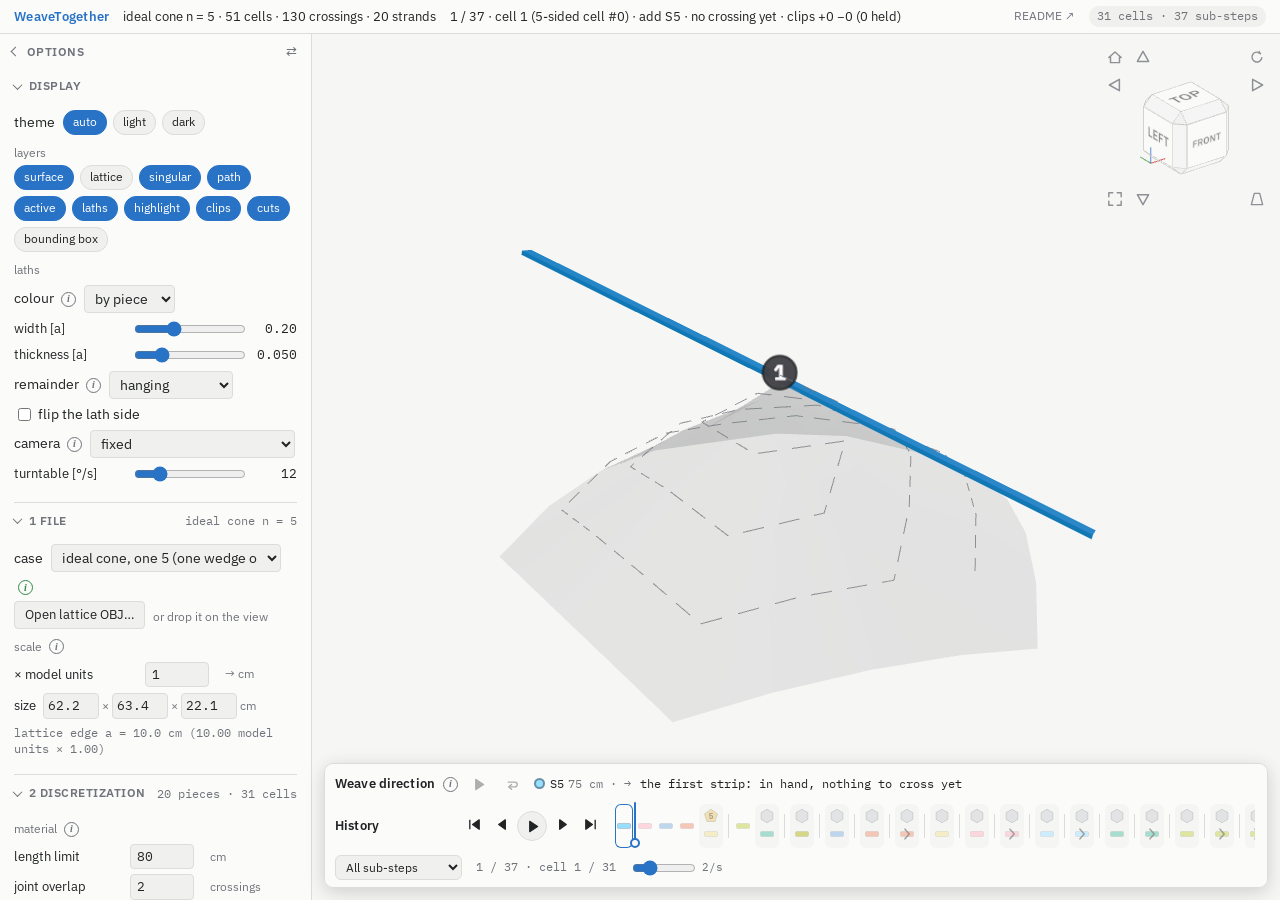
==== index.html @ 26224826 "WeaveTogether: first push of the weaving practice" ====
<!doctype html>
<html lang="en">
<head>
<meta charset="utf-8">
<meta name="viewport" content="width=device-width, initial-scale=1, viewport-fit=cover">
<title>WeaveTogether · weave a lattice cell by cell</title>
<link rel="stylesheet" href="https://fonts.googleapis.com/css2?family=IBM+Plex+Sans:wght@400;500;600&family=IBM+Plex+Mono:wght@400;500&display=swap">
<link rel="icon" href="data:image/svg+xml,%3Csvg xmlns='http://www.w3.org/2000/svg' viewBox='0 0 32 32'%3E%3Cpath d='M16 3 28 10v12L16 29 4 22V10z' fill='%23f6f6f5' stroke='%232973c7' stroke-width='2.5' stroke-linejoin='round'/%3E%3Ccircle cx='16' cy='16' r='4' fill='%232973c7'/%3E%3C/svg%3E">
<link rel="stylesheet" href="style.css">
<script type="importmap">
{ "imports": { "three": "./vendor/three.module.min.js",
               "three/addons/controls/OrbitControls.js": "./vendor/OrbitControls.js" } }
</script>
</head>
<body>
<div id="app">
  <header id="statusbar">
    <span class="brand">WeaveTogether</span>
    <span id="st-model" class="st">no lattice</span>
    <span id="st-step" class="st"></span>
    <span id="st-msg" class="st dim"></span>
    <a class="st link" href="README.html" target="_blank" rel="noopener" title="README — rules, key and open questions">README ↗</a>
    <span id="st-pill" class="st pill">…</span>
  </header>

  <!-- Options: one sidebar, resizable, docks left or right, folds to a tab -->
  <aside id="options" aria-label="Options">
    <div class="side-head" id="options-head">
      <button id="options-toggle" class="side-toggle" type="button" aria-expanded="true" title="show / hide the options"><span class="chev"></span><span class="t">Options</span></button>
      <button id="options-dock" class="nbtn" type="button" title="move the options to the other side of the view">⇄</button>
    </div>
    <div id="options-body" class="side-body">
    <details class="sec" id="sec-display" open>
      <summary><span class="chev"></span><h2>Display</h2><span class="sum" id="sum-display"></span></summary>
      <div class="body">
      <div class="row">
        <label>theme</label>
        <div class="chips inline" id="theme-chips">
          <button class="chip on" data-theme="auto">auto</button>
          <button class="chip" data-theme="light">light</button>
          <button class="chip" data-theme="dark">dark</button>
        </div>
      </div>
      <div class="subhead">layers</div>
      <div class="chips" id="chips">
        <button class="chip on" data-layer="surface" title="the lattice triangulation as a translucent surface: the target shape">surface</button>
        <button class="chip" data-layer="lattice" title="the lattice edges: every edge is a crossing">lattice</button>
        <button class="chip on" data-layer="cells" title="singular cells as discs with their number of sides — pale until the cell is closed">singular</button>
        <button class="chip on" data-layer="path" title="the path of the order: solid through the cells closed, dashed ahead, a hollow dot on every regular cell closed so far">path</button>
        <button class="chip on" data-layer="active" title="the cell of the current sub-step with its number">active</button>
        <button class="chip on" data-layer="laths">laths</button>
        <button class="chip on" data-layer="stroke" title="the notation of the sub-step on the strip: its path line, the part passed as a bar, the arrow at the current crossing; the dots of a lay">highlight</button>
        <button class="chip on" data-layer="clips" title="a ring on every crossing still held only by friction: a clip point">clips</button>
        <button class="chip on" data-layer="cuts" title="the joint lines between the pieces of a strand">cuts</button>
        <button class="chip" data-layer="bbox" title="the bounding box of the lattice with its three sizes in centimetres (File → scale)">bounding box</button>
      </div>
      <div class="subhead">laths</div>
      <div class="row">
        <label for="sel-lathcol">colour <button class="info" type="button" title="by piece: one hue of Paul Tol's light scheme per piece, the woven part in the light tint, the strips of the sub-step in the vivid band of the same hue. by family: TryTriWeave's three strand families.">i</button></label>
        <select id="sel-lathcol"><option value="piece">by piece</option><option value="family">by family</option></select>
      </div>
      <div class="row slider">
        <label for="sl-lathw">width [a]</label>
        <input type="range" id="sl-lathw" min="0.05" max="0.5" step="0.01" value="0.2">
        <output id="out-lathw" class="mono">0.20</output>
      </div>
      <div class="row slider">
        <label for="sl-latht">thickness [a]</label>
        <input type="range" id="sl-latht" min="0.01" max="0.2" step="0.005" value="0.05">
        <output id="out-latht" class="mono">0.050</output>
      </div>
      <div class="row">
        <label for="sel-deactive">remainder <button class="info" type="button" title="The part of a strip in hand that is not woven yet. hanging: straight on from its outermost crossing, along the material's own tangent, as long as what is left. on the surface: along its future path. hidden: not drawn.">i</button></label>
        <select id="sel-deactive"><option value="hanging">hanging</option><option value="surface">on the surface</option><option value="hidden">hidden</option></select>
      </div>
      <div class="row toggles">
        <label class="check"><input type="checkbox" id="ck-flip"> flip the lath side</label>
      </div>
      <div class="row">
        <label for="sel-follow">camera <button class="info" type="button" title="How the view follows the cell being built. pan: the view slides to the cell, direction and distance stay. align: the view turns so that the strip closing the cell runs along the screen's X axis and the cell's normal is the screen's up — stable within a cell, moving only between cells; you can still orbit. Smooth, slower for longer moves.">i</button></label>
        <select id="sel-follow"><option value="off">fixed</option><option value="pan">follows: pan</option><option value="align">follows: align with the strip</option></select>
      </div>
      <div class="row slider">
        <label for="sl-turn">turntable [°/s]</label>
        <input type="range" id="sl-turn" min="1" max="60" step="1" value="12">
        <output id="out-turn" class="mono">12</output>
      </div>
      </div>
    </details>

    <details class="sec" id="sec-file" open>
      <summary><span class="chev"></span><h2>1 File</h2><span class="sum" id="sum-file"></span></summary>
      <div class="body">
      <div class="row">
        <label for="sel-case">case</label>
        <select id="sel-case"></select>
        <button class="info stat" id="i-lattice" type="button" data-src="ro-lattice">i</button>
      </div>
      <div class="row">
        <label class="btn file" title="a lattice OBJ exported from TryTriWeave (Export lattice), or any triangulated OBJ whose vertices are the cells"><input type="file" id="file-obj" accept=".obj" hidden>Open lattice OBJ…</label>
        <span class="hint">or drop it on the view</span>
      </div>
      <div class="subhead">scale <button class="info" type="button" title="The size of the object: × scales the file's units to centimetres (× 1 reads them as centimetres); or type one size of the bounding box in centimetres and the object is scaled to it. The lattice edge a (one side of a cell) follows, and with it the strip lengths and the pieces. The box itself is a layer (Display → bounding box).">i</button></div>
      <div class="nums">
        <label for="nb-scale">× model units</label><input type="number" id="nb-scale" class="num sm" min="0.001" step="0.1" value="1"><span class="unit">→ cm</span>
      </div>
      <div class="row dims">
        <label>size</label>
        <input type="number" id="nb-w" class="num xs" min="0" step="1" title="width (x)"><span class="unit">×</span>
        <input type="number" id="nb-d" class="num xs" min="0" step="1" title="depth (y)"><span class="unit">×</span>
        <input type="number" id="nb-h" class="num xs" min="0" step="1" title="height (z)"><span class="unit">cm</span>
      </div>
      <div class="readout" id="ro-scale">—</div>
      </div>
    </details>

    <details class="sec" id="sec-disc" open>
      <summary><span class="chev"></span><h2>2 Discretization</h2><span class="sum" id="sum-disc"></span></summary>
      <div class="body">
      <div class="subhead">material <button class="info" type="button" title="The length limit is the longest strip the material gives (0 = never cut), in centimetres at the scale set in File. Consecutive pieces of a strand overlap by this many crossings (the joint). from the start: full-length pieces from the first-woven crossing, the remainder last; even: equal pieces. A strip holds itself by friction once it has been woven through this many crossings; until both strips of a crossing hold, the crossing is a clip point.">i</button></div>
      <div class="nums">
        <label for="nb-len">length limit</label><input type="number" id="nb-len" class="num sm" min="0" step="10" value="80"><span class="unit">cm</span>
        <label for="nb-overlap">joint overlap</label><input type="number" id="nb-overlap" class="num sm" min="0" max="4" step="1" value="2"><span class="unit">crossings</span>
        <label for="nb-hold">holds after</label><input type="number" id="nb-hold" class="num sm" min="1" max="8" step="1" value="4"><span class="unit">crossings</span>
      </div>
      <div class="row">
        <label>pieces</label>
        <div class="chips inline" id="dist-chips"><button class="chip on" data-dist="start">from the start</button><button class="chip" data-dist="even">even</button></div>
      </div>
      <div class="subhead">order</div>
      <div class="row">
        <label for="sel-start">start <button class="info" type="button" title="Where the weaving begins. most reachable: the cell from which half of the singular cells are nearest (a cone starts at its singularity, a capped cylinder at the centre of a cap). centre: the smallest sum of distances to every singular cell. from flat: the regular cell farthest from any singularity. from the rim: the lowest cell of the boundary (a tube starts at its bottom ring). Or pick a cell on the surface (Pick start, or Shift-click).">i</button></label>
        <select id="sel-start"><option value="half">most reachable</option><option value="centre">centre of the singularities</option><option value="flat">from flat</option><option value="rim">from the rim (lowest cell)</option><option value="pick">picked on the surface</option></select>
        <button id="btn-pick" class="btn sm" type="button">Pick start…</button>
      </div>
      <div class="row">
        <label for="sel-order">order <button class="info" type="button" title="spiral: rings from the start; inside a ring stay beside the last cell and close the cell with the most crossings already made. along the strips: follow one strip cell by cell along its crossings (the row it runs through), one way then the other; when it is exhausted take the next strip introduced so far (closed strands first, then the longest), and when none is left the nearest cell of the front — the marching direction. fewest new strips: the spiral, but a cell whose sides are strips already in hand comes first. singular to singular: grow the woven patch toward the singular cells one after another along a nearest-neighbour tour, then finish in rings. A cell whose crossings were all made by its neighbours is left out of the tour.">i</button></label>
        <select id="sel-order"><option value="spiral">spiral</option><option value="strand">along the strips</option><option value="strips">fewest new strips</option><option value="singular">singular to singular</option></select>
      </div>
      <div class="readout" id="ro-plan">—</div>
      </div>
    </details>
    </div>
    <div id="tip-sources" hidden>
      <div class="readout" id="ro-lattice">—</div>
    </div>
    <div id="options-resize" class="resizer" role="separator" aria-orientation="vertical" aria-label="resize the options" tabindex="0" title="drag to resize the options (double-click: default width)"></div>
  </aside>

  <main id="viewport">
    <canvas id="gl"></canvas>
    <div id="nav" aria-label="view navigation">
      <button class="nb" id="nav-home" title="Home view (H)"><svg viewBox="0 0 16 16"><path d="M2.5 8.5 8 3.5l5.5 5M4 7.3V13h8V7.3" fill="none" stroke="currentColor" stroke-width="1.3" stroke-linejoin="round" stroke-linecap="round"/></svg></button>
      <button class="nb arrow" id="nav-up" title="Roll the model up 90°"><svg viewBox="0 0 16 16"><path d="M8 3.5 12.5 11.5h-9z" fill="none" stroke="currentColor" stroke-width="1.2" stroke-linejoin="round"/></svg></button>
      <button class="nb" id="nav-turn" title="Turntable (T)"><svg viewBox="0 0 16 16"><path d="M12.3 8.6A4.4 4.4 0 1 1 11.1 5" fill="none" stroke="currentColor" stroke-width="1.3" stroke-linecap="round"/><path d="M11.4 5.2 8.3 4.6l1.7-2.3z" fill="currentColor"/></svg></button>
      <button class="nb arrow" id="nav-left" title="Roll the model left 90°"><svg viewBox="0 0 16 16"><path d="M3.5 8 11.5 3.5v9z" fill="none" stroke="currentColor" stroke-width="1.2" stroke-linejoin="round"/></svg></button>
      <canvas id="navcube" width="112" height="112"></canvas>
      <button class="nb arrow" id="nav-right" title="Roll the model right 90°"><svg viewBox="0 0 16 16"><path d="M12.5 8 4.5 3.5v9z" fill="none" stroke="currentColor" stroke-width="1.2" stroke-linejoin="round"/></svg></button>
      <button class="nb" id="nav-fit" title="Fit (F)"><svg viewBox="0 0 16 16"><path d="M2.5 6V2.5H6M10 2.5h3.5V6M13.5 10v3.5H10M6 13.5H2.5V10" fill="none" stroke="currentColor" stroke-width="1.3" stroke-linejoin="round" stroke-linecap="round"/></svg></button>
      <button class="nb arrow" id="nav-down" title="Roll the model down 90°"><svg viewBox="0 0 16 16"><path d="M8 12.5 3.5 4.5h9z" fill="none" stroke="currentColor" stroke-width="1.2" stroke-linejoin="round"/></svg></button>
      <button class="nb" id="nav-proj" title="Perspective — click for orthographic (P)"><svg viewBox="0 0 16 16" class="ic-persp"><path d="M3 13 5.6 3h4.8L13 13z" fill="none" stroke="currentColor" stroke-width="1.2" stroke-linejoin="round"/></svg><svg viewBox="0 0 16 16" class="ic-ortho" hidden><path d="M3.5 3.5h9v9h-9z" fill="none" stroke="currentColor" stroke-width="1.2" stroke-linejoin="round"/></svg></button>
    </div>
    <div id="pickhint" hidden>click a cell to start there · Esc cancels</div>
    <div id="drop" hidden>drop a lattice OBJ</div>

    <!-- History: the play bar — the weaving direction and the over / under sequence of the sub-step above the chips -->
    <div id="history" aria-label="History">
      <div class="hrow dir">
        <span class="hlabel">Weave direction <button class="info" type="button" title="The crossings of this sub-step in the order they are made: first the crossings between strips already in hand at this cell (S10 under S1 — the latest strip, then the one it crosses), then the strip's own crossings over and under the strips in hand, toward the crossing it makes next (the arrow on the strip); ⮌ reverses it. The tags sit on the strip: the bar is the part already threaded, the arrow stands before the current crossing. ▶ plays the crossings one by one. A tag with a ring is a clip point (held by friction only).">i</button></span>
        <button class="hb" id="d-play" title="play the crossings of this strip (⇧space)"><svg viewBox="0 0 16 16" class="ic-play"><path d="M5 2.5v11L13.5 8z" fill="currentColor" stroke="currentColor" stroke-width="1.2" stroke-linejoin="round"/></svg><svg viewBox="0 0 16 16" class="ic-pause" hidden><path d="M3.8 3h3.2v10H3.8zM9 3h3.2v10H9z" fill="currentColor"/></svg></button>
        <button class="hb" id="d-rev" title="reverse the weaving direction of this strip (R)"><svg viewBox="0 0 16 16"><path d="M3.5 5.5h7a2.5 2.5 0 0 1 0 5H5" fill="none" stroke="currentColor" stroke-width="1.5" stroke-linecap="round"/><path d="M7 8 4 10.5 7 13" fill="none" stroke="currentColor" stroke-width="1.5" stroke-linecap="round" stroke-linejoin="round"/></svg></button>
        <div class="dseq" id="d-seq"></div>
      </div>
      <div class="hrow hist">
        <span class="hlabel">History</span>
        <div class="hbtns">
          <button class="hb" id="h-first" title="first sub-step (Home)"><svg viewBox="0 0 16 16"><path d="M3 3v10M13 3 6 8l7 5z" fill="currentColor" stroke="currentColor" stroke-width="1.4" stroke-linejoin="round"/></svg></button>
          <button class="hb" id="h-prev" title="previous sub-step (←)"><svg viewBox="0 0 16 16"><path d="M11 3 4 8l7 5z" fill="currentColor" stroke="currentColor" stroke-width="1.4" stroke-linejoin="round"/></svg></button>
          <button class="hb play" id="h-play" title="play (space)"><svg viewBox="0 0 16 16" class="ic-play"><path d="M5 2.5v11L13.5 8z" fill="currentColor" stroke="currentColor" stroke-width="1.2" stroke-linejoin="round"/></svg><svg viewBox="0 0 16 16" class="ic-pause" hidden><path d="M3.8 3h3.2v10H3.8zM9 3h3.2v10H9z" fill="currentColor"/></svg></button>
          <button class="hb" id="h-next" title="next sub-step (→)"><svg viewBox="0 0 16 16"><path d="M5 3 12 8l-7 5z" fill="currentColor" stroke="currentColor" stroke-width="1.4" stroke-linejoin="round"/></svg></button>
          <button class="hb" id="h-last" title="last sub-step (End)"><svg viewBox="0 0 16 16"><path d="M13 3v10M3 3l7 5-7 5z" fill="currentColor" stroke="currentColor" stroke-width="1.4" stroke-linejoin="round"/></svg></button>
        </div>
        <div class="htrack" id="h-track"><div class="hicons" id="h-icons"></div><div id="h-marker" class="hmarker" title="the history marker: drag it to roll the weave back or forward" hidden><span class="line"></span><span class="dot"></span></div></div>
      </div>
      <div class="hside">
        <select id="h-filter" title="which sub-steps the arrows (with Shift) and the play stop at"><option value="all">All sub-steps</option><option value="cells">Cells closed</option><option value="singular">Singular cells</option><option value="newstrip">New strips</option><option value="cross">⋈ cells under six</option></select>
        <span class="hread mono" id="h-read">—</span>
        <label class="hspeed" title="sub-steps (or crossings) per second while playing">
          <input type="range" id="h-speed" min="0.5" max="8" step="0.5" value="2"><span class="mono" id="h-speed-out">2/s</span>
        </label>
      </div>
    </div>
  </main>
</div>

<div id="modal" hidden>
  <div class="modal-card">
    <div class="modal-head"><span id="modal-title">Export</span><button id="modal-close" class="btn">Close</button></div>
    <p class="hint" id="modal-hint"></p>
    <textarea id="modal-text" spellcheck="false"></textarea>
    <div class="row buttons"><button id="modal-copy" class="btn primary">Copy</button><a id="modal-download" class="btn" download="plan.json">Download</a></div>
  </div>
</div>
<div id="tipcard" hidden></div>
<script type="module" src="js/app.js"></script>
</body>
</html>
---- style.css ----
/* Singular Path — the TryTriWeave / WeaveSim idiom: pale warm-grey canvas, flat panels, one blue accent; dark variant
   mirrored. Layout: status bar / one Options sidebar (Display, 1 File, 2 Discretization; resizable, docks left or right,
   folds to a tab) / the 3-D view with the floating step card, the navigation cube and the History bar. One column on
   a phone. */
:root {
  --canvas: #f6f6f5; --panel: #fbfbfa; --panel-2: #f0f0ee; --border: #dcdcd9; --fg: #212324; --dim: #70737a;
  --accent: #2973c7; --accent-2: #1f619f; --warn: #c26a1c; --ok: #2f8a4a; --bad: #b8323a; --mesh: #e0e0de; --mesh-edge: #b8b8b5; --knot: #404045;
  --fam-a: #004488; --fam-b: #DDAA33; --fam-c: #BB5566; --scheme: light;
  --font-ui: "IBM Plex Sans", "Helvetica Neue", Arial, sans-serif; --font-mono: "IBM Plex Mono", "SF Mono", Menlo, Consolas, monospace;
  --options-w: 312px; --top-h: 34px; --dome: #c0533a; --saddle: #2f6fb3; color-scheme: light;
}
@media (prefers-color-scheme: dark) { :root:not([data-theme="light"]) {
  --canvas: #1d1f22; --panel: #26282c; --panel-2: #2e3135; --border: #3a3d42; --fg: #e4e5e3; --dim: #9a9ea6;
  --accent: #6aa6e8; --accent-2: #8bbcf0; --warn: #e3924a; --ok: #6cc083; --bad: #e8737a; --mesh: #4a4c4f; --mesh-edge: #6a6c70; --knot: #d8d8dc;
  --fam-a: #4f86c6; --fam-b: #e6bb55; --fam-c: #d07a8a; --dome: #e8907a; --saddle: #86b5ec; --scheme: dark; color-scheme: dark; } }
:root[data-theme="dark"] {
  --canvas: #1d1f22; --panel: #26282c; --panel-2: #2e3135; --border: #3a3d42; --fg: #e4e5e3; --dim: #9a9ea6;
  --accent: #6aa6e8; --accent-2: #8bbcf0; --warn: #e3924a; --ok: #6cc083; --bad: #e8737a; --mesh: #4a4c4f; --mesh-edge: #6a6c70; --knot: #d8d8dc;
  --fam-a: #4f86c6; --fam-b: #e6bb55; --fam-c: #d07a8a; --dome: #e8907a; --saddle: #86b5ec; --scheme: dark; color-scheme: dark; }

html, body { height: 100%; margin: 0; }
body { background: var(--canvas); color: var(--fg); font: 13.5px/1.4 var(--font-ui); overflow: hidden; }
* { box-sizing: border-box; }
[hidden] { display: none !important; }
h2 { font-size: 12px; font-weight: 600; letter-spacing: 0.04em; text-transform: uppercase; color: var(--dim); margin: 0 0 8px; }
.mono, output, .num, .readout { font-family: var(--font-mono); font-variant-numeric: tabular-nums; }

#app { --options-cur: var(--options-open-w, var(--options-w)); display: grid; height: 100%; grid-template-rows: var(--top-h) minmax(0, 1fr);
  grid-template-columns: var(--options-cur) minmax(0, 1fr); grid-template-areas: "status status" "options view"; }
#app.options-right { grid-template-columns: minmax(0, 1fr) var(--options-cur); grid-template-areas: "status status" "view options"; }
#app.options-closed { --options-cur: 30px; }

#statusbar { grid-area: status; display: flex; align-items: center; gap: 14px; padding: 0 14px; background: var(--panel); border-bottom: 1px solid var(--border);
  white-space: nowrap; overflow: hidden; font-size: 12.5px; }
#statusbar .brand { color: var(--accent); font-weight: 600; letter-spacing: 0.02em; }
#statusbar .st { overflow: hidden; text-overflow: ellipsis; }
#statusbar .dim { color: var(--dim); flex: 1; }
#statusbar .link { color: var(--dim); text-decoration: none; font-size: 12px; } #statusbar .link:hover { color: var(--accent); }
#statusbar .pill { padding: 2px 8px; border-radius: 10px; background: var(--panel-2); color: var(--dim); font-family: var(--font-mono); font-size: 11.5px; }

/* the Options sidebar */
#options { grid-area: options; position: relative; display: flex; flex-direction: column; overflow: hidden; background: var(--panel); border-right: 1px solid var(--border); min-height: 0; min-width: 0; }
#app.options-right #options { border-right: 0; border-left: 1px solid var(--border); }
#options-body { flex: 1 1 auto; overflow-y: auto; min-height: 0; padding: 0 14px 24px; }
.side-head { flex: none; display: flex; align-items: center; }
.side-toggle { flex: 1; display: flex; align-items: center; gap: 8px; padding: 10px 12px 9px; background: none; border: 0; cursor: pointer; color: var(--dim);
  font: 600 12px var(--font-ui); letter-spacing: 0.04em; text-transform: uppercase; text-align: left; }
.side-toggle:hover { color: var(--fg); }
.side-toggle .chev { width: 7px; height: 7px; border-right: 1.5px solid currentColor; border-bottom: 1.5px solid currentColor; transform: rotate(135deg); transition: transform 0.15s; flex: none; }
#app.options-right #options-toggle .chev { transform: rotate(-45deg); }
#app.options-closed #options-toggle .chev { transform: rotate(-45deg); }
#app.options-closed.options-right #options-toggle .chev { transform: rotate(135deg); }
#app.options-closed #options-body, #app.options-closed #options-dock, #app.options-closed #options-resize { display: none; }
#app.options-closed #options-head { flex-direction: column; height: 100%; }
#app.options-closed #options-toggle { flex: 0 0 auto; flex-direction: column; padding: 10px 0; justify-content: flex-start; }
#app.options-closed #options-toggle .t { writing-mode: vertical-rl; transform: rotate(180deg); }
.resizer { position: absolute; top: 0; bottom: 0; right: -3px; width: 7px; cursor: col-resize; z-index: 4; touch-action: none; }
#app.options-right #options-resize { right: auto; left: -3px; }
.resizer:hover, .resizer.drag { background: color-mix(in srgb, var(--accent) 35%, transparent); }
.nbtn { border: 0; background: none; color: var(--dim); cursor: pointer; font-size: 13px; padding: 4px 10px; margin-right: 4px; border-radius: 4px; }
.nbtn:hover { color: var(--fg); background: var(--panel-2); }

details.sec { border-bottom: 1px solid var(--border); }
details.sec:last-child { border-bottom: 0; }
details.sec > summary { list-style: none; display: flex; align-items: center; gap: 8px; padding: 10px 0 9px; cursor: pointer; user-select: none; min-width: 0; }
details.sec > summary::-webkit-details-marker { display: none; }
details.sec > summary h2 { margin: 0; flex: 0 0 auto; }
details.sec > summary:hover h2 { color: var(--fg); }
details.sec > summary .chev { width: 7px; height: 7px; border-right: 1.5px solid var(--dim); border-bottom: 1.5px solid var(--dim); transform: rotate(-45deg) translate(-1px, 1px); transition: transform 0.15s; flex: 0 0 auto; }
details.sec[open] > summary .chev { transform: rotate(45deg) translate(-1px, -1px); }
details.sec > summary .sum { margin-left: auto; font-family: var(--font-mono); font-size: 11.5px; color: var(--dim); white-space: nowrap; overflow: hidden; text-overflow: ellipsis; min-width: 0; max-width: 62%; text-align: right; }
details.sec > .body { padding: 0 0 12px; }
.row { display: flex; align-items: center; gap: 8px; flex-wrap: wrap; margin: 6px 0; min-width: 0; }
.row label { color: var(--fg); min-width: 0; }
.row.slider { flex-wrap: nowrap; }
.row.slider label { width: 110px; flex: 0 0 110px; font-size: 12.5px; }
.row.slider input[type=range] { flex: 1 1 auto; min-width: 60px; accent-color: var(--accent); }
.row.slider output { width: 48px; text-align: right; font-size: 12.5px; }
.row.buttons { gap: 6px; }
.nums { display: grid; grid-template-columns: auto 72px auto; align-items: center; gap: 5px 8px; margin: 6px 0; }
.nums label { font-size: 12.5px; }
.nums .unit { color: var(--dim); font-size: 11.5px; }
.row.toggles { flex-direction: column; align-items: flex-start; gap: 4px; }
.row.dims { flex-wrap: nowrap; gap: 3px; } .row.dims label { margin-right: 4px; font-size: 12.5px; } .row.dims .unit { color: var(--dim); font-size: 11.5px; }
select, .num, textarea { font: inherit; color: var(--fg); background: var(--panel-2); border: 1px solid var(--border); border-radius: 4px; padding: 3px 6px; }
select { max-width: 230px; min-width: 0; }
.num { width: 78px; font-family: var(--font-mono); font-size: 12.5px; }
.num.sm { width: 64px; } .num.xs { width: 56px; padding-left: 4px; padding-right: 2px; }
.btn { font: inherit; font-size: 12.5px; color: var(--fg); background: var(--panel-2); border: 1px solid var(--border); border-radius: 4px; padding: 4px 10px; cursor: pointer; text-decoration: none; display: inline-block; }
.btn:hover { border-color: var(--accent); }
.btn:focus-visible, .chip:focus-visible, input:focus-visible, select:focus-visible { outline: 2px solid var(--accent); outline-offset: 1px; }
.btn.primary { background: var(--accent); border-color: var(--accent); color: #fff; }
.btn.file { position: relative; }
.btn.sm { padding: 2px 8px; font-size: 12px; }
.btn.on { border-color: var(--accent); color: var(--accent); }
.hint { color: var(--dim); font-size: 12px; margin: 4px 0 0; }
.readout { color: var(--dim); font-size: 12px; margin: 4px 0; white-space: pre-wrap; word-break: break-word; }
.readout .ok { color: var(--ok); } .readout .warn { color: var(--warn); } .readout .bad { color: var(--bad); } .readout .acc { color: var(--accent); }
.check { display: inline-flex; align-items: center; gap: 4px; }
.check input { accent-color: var(--accent); }
.chips { display: flex; flex-wrap: wrap; gap: 6px; margin: 4px 0 8px; }
.chip { font: inherit; font-size: 12px; padding: 3px 9px; border-radius: 12px; border: 1px solid var(--border); background: var(--panel-2); color: var(--fg); cursor: pointer; }
.chip.on { background: var(--accent); border-color: var(--accent); color: #fff; }
.chips.inline { margin: 0; }
.sw { display: inline-block; width: 10px; height: 10px; border-radius: 50%; margin-right: 5px; vertical-align: -1px; border: 2px solid rgba(0,0,0,0.35); }
.info { display: inline-grid; place-items: center; width: 15px; height: 15px; margin-left: 4px; padding: 0; border-radius: 50%; border: 1px solid var(--dim);
  background: transparent; color: var(--dim); font: italic 600 10px/1 Georgia, "Times New Roman", serif; cursor: help; vertical-align: 1px; }
.info:hover, .info:focus-visible { color: var(--accent); border-color: var(--accent); }
.info.stat { border-width: 1.5px; }
.info.stat[data-stage="ok"] { color: var(--ok); border-color: var(--ok); }
.info.stat[data-stage="warn"] { color: var(--warn); border-color: var(--warn); }
#tipcard { position: fixed; z-index: 20; max-width: 380px; padding: 10px 12px 9px; background: var(--panel); color: var(--fg); border: 1px solid var(--border);
  border-radius: 8px; box-shadow: 0 6px 24px rgba(0,0,0,0.14); font-size: 12.5px; line-height: 1.45; pointer-events: none; }
#tipcard .readout { color: var(--fg); margin: 0; font-size: 11.5px; }
#tipcard p { margin: 0; }
.subhead { font-size: 12px; color: var(--dim); margin: 10px 0 2px; }
#gl.arm { cursor: crosshair; }

#viewport { grid-area: view; position: relative; min-width: 0; min-height: 0; }
#gl { display: block; width: 100%; height: 100%; touch-action: none; }
#drop { position: absolute; inset: 12px; border: 2px dashed var(--accent); border-radius: 8px; display: flex; align-items: center; justify-content: center; color: var(--accent); background: color-mix(in srgb, var(--canvas) 70%, transparent); font-size: 16px; pointer-events: none; z-index: 5; }
#pickhint { position: absolute; top: 12px; left: 50%; transform: translateX(-50%); padding: 5px 12px; border-radius: 14px; background: var(--accent); color: #fff; font-size: 12.5px; z-index: 4; pointer-events: none; }

#nav { position: absolute; top: 10px; right: 10px; display: grid; grid-template-columns: 26px 112px 26px; grid-template-rows: 26px 112px 26px; gap: 2px; opacity: 0.78; transition: opacity 0.15s; z-index: 3; }
#nav:hover, #nav:focus-within { opacity: 1; }
#navcube { display: block; width: 112px; height: 112px; touch-action: none; cursor: grab; }
#nav .nb { width: 26px; height: 26px; padding: 0; margin: 0; border: 0; border-radius: 6px; background: transparent; color: var(--dim); cursor: pointer; display: grid; place-items: center; }
#nav .nb svg { width: 18px; height: 18px; display: block; }
#nav .nb.arrow svg { width: 20px; height: 20px; }
#nav .nb:hover { color: var(--fg); background: color-mix(in srgb, var(--panel-2) 80%, transparent); }
#nav .nb.on { color: var(--accent); }
#nav .nb.on svg { animation: nav-spin 4s linear infinite; }
@keyframes nav-spin { to { transform: rotate(360deg); } }

/* the History bar: a strip over the bottom of the view, in the page's own colours — two rows (the weave direction with
   the over / under sequence, the history with the chips) and a side column (filter, readout, speed, curvature); it folds
   to three rows when narrow, as Ji's historybar-06 / 07 sketches */
#history { position: absolute; left: 12px; right: 12px; bottom: 12px; display: grid; grid-template-columns: minmax(0, 1fr) auto; grid-template-areas: "dir side" "hist side"; column-gap: 14px; row-gap: 4px; align-items: center; padding: 7px 12px 7px 10px;
  background: color-mix(in srgb, var(--panel) 94%, transparent); color: var(--fg); border: 1px solid var(--border); border-radius: 9px; box-shadow: 0 4px 18px rgba(0,0,0,0.16); z-index: 4; font-size: 12.5px; backdrop-filter: blur(6px); }
#history.narrow { grid-template-columns: minmax(0, 1fr); grid-template-areas: "dir" "hist" "side"; }
#history .hrow { display: flex; align-items: center; gap: 8px; min-width: 0; }
#history .hrow.dir { grid-area: dir; }
#history .hrow.hist { grid-area: hist; }
#history .hlabel { flex: 0 0 118px; font-weight: 600; letter-spacing: 0.01em; white-space: nowrap; display: inline-flex; align-items: center; gap: 4px; }
#history .hbtns { flex: 0 0 auto; display: flex; gap: 2px; }
#history .hb { width: 26px; height: 26px; border: 0; border-radius: 5px; background: transparent; color: var(--fg); cursor: pointer; display: grid; place-items: center; padding: 0; flex: 0 0 auto; }
#history .hb svg { width: 15px; height: 15px; }
#history .hb:hover { background: var(--panel-2); }
#history .hb:disabled { opacity: 0.35; cursor: default; background: transparent; }
#history .hb.play { width: 30px; height: 30px; border-radius: 50%; border: 1px solid var(--border); background: var(--panel-2); }
#history .hb.play:hover { border-color: var(--accent); color: var(--accent); }
#history .hb.play.on, #history .hb#d-play.on { background: var(--accent); border-color: var(--accent); color: #fff; }
/* the sequence: arrow tags, one per crossing, in the strip's direction */
#history .dseq { flex: 1 1 auto; min-width: 0; display: flex; align-items: center; gap: 5px; overflow-x: auto; scrollbar-width: none; padding: 2px 0; }
#history .dseq::-webkit-scrollbar { display: none; }
#history .dlabel { flex: 0 0 auto; display: inline-flex; align-items: center; gap: 4px; font-family: var(--font-mono); font-size: 12px; margin-right: 4px; white-space: nowrap; }
#history .dlabel .dim { color: var(--dim); }
#history .dlabel .sw { width: 11px; height: 11px; margin-right: 1px; }
#history .tag { flex: 0 0 auto; position: relative; font: 500 12px var(--font-ui); color: var(--fg); background: var(--panel-2); border: 0; padding: 3px 18px 3px 10px; cursor: pointer; white-space: nowrap;
  clip-path: polygon(0 0, calc(100% - 9px) 0, 100% 50%, calc(100% - 9px) 100%, 0 100%); }
#history .tag.made { color: var(--dim); }
#history .tag.todo { opacity: 0.5; }
#history .tag.cur { background: var(--accent); color: #fff; opacity: 1; }
#history .tag.clip::after { content: ""; position: absolute; right: 7px; top: 50%; width: 6px; height: 6px; margin-top: -4px; border: 1.5px solid var(--warn); border-radius: 50%; }
#history .tag.cur.clip::after { border-color: #fff; }
#history .tag.rel { text-decoration: underline dotted var(--ok); text-underline-offset: 3px; }
#history .tag .sw { width: 9px; height: 9px; margin-right: 3px; border-width: 1.5px; vertical-align: -1px; }

/* the chips */
#history .htrack { position: relative; flex: 1 1 auto; min-width: 60px; height: 50px; overflow-x: auto; overflow-y: hidden; scrollbar-width: thin; scrollbar-color: var(--border) transparent; }
#history .hicons { display: flex; align-items: center; gap: 3px; height: 50px; padding: 3px 14px 3px 4px; width: max-content; }
#history .hs { position: relative; flex: 0 0 auto; width: 24px; height: 44px; padding: 3px 0 0; border: 0; border-radius: 6px; background: var(--panel-2); cursor: pointer; display: grid; justify-items: center; align-content: start; gap: 2px; }
#history .hs .g1, #history .hs .g2 { display: block; width: 16px; height: 16px; }
#history .hs svg { width: 16px; height: 16px; display: block; }
#history .hs:not(.closes):not(.done) { width: 18px; background: transparent; align-content: center; padding: 0; }   /* a bar or a crossing between the capsules */
#history .hs:not(.closes):not(.done) .g1 { display: none; }
#history .hs.add.closes .g1 { margin-top: 1px; }
#history .hs.empty { opacity: 0.6; }
#history .hs:hover { background: color-mix(in srgb, var(--panel-2) 60%, var(--border)); }
#history .hs.future { opacity: 0.45; }
#history .hs.dimf { opacity: 0.16; }
#history .hs.cur { background: color-mix(in srgb, var(--accent) 22%, var(--panel-2)); box-shadow: inset 0 0 0 1px var(--accent); opacity: 1; }
/* a group per cell: the closing chip ends it with a separator */
#history .hs.closes, #history .hs.done { margin-right: 8px; }
#history .hs.closes::before { content: ""; position: absolute; right: -6px; top: 10px; bottom: 10px; width: 1px; background: var(--dim); opacity: 0.5; }
/* the rollback marker (Solidcraft): a line with a dot, between the current chip and the next */
#history .hmarker { position: absolute; top: 1px; width: 10px; height: 48px; margin-left: -4px; cursor: ew-resize; z-index: 2; touch-action: none; }
#history .hmarker .line { position: absolute; left: 4px; top: 0; width: 2px; height: 40px; background: var(--accent); border-radius: 1px; }
#history .hmarker .dot { position: absolute; left: 0; top: 36px; width: 10px; height: 10px; border-radius: 50%; background: var(--panel); border: 2px solid var(--accent); }
#history .hmarker:hover .dot { background: var(--accent); }
/* the side column */
#history .hside { grid-area: side; display: grid; grid-template-columns: auto auto; gap: 6px 12px; align-items: center; justify-content: end; }
#history.narrow .hside { display: flex; flex-wrap: wrap; justify-content: flex-start; gap: 6px 14px; }
#history select { flex: 0 0 auto; width: auto; background: var(--panel-2); color: var(--fg); border: 1px solid var(--border); border-radius: 6px; font-size: 12px; padding: 3px 6px; max-width: 160px; }
#history .hread { white-space: nowrap; color: var(--dim); font-size: 12px; text-align: left; }
#history .hspeed { display: flex; align-items: center; gap: 4px; color: var(--dim); font-size: 11px; }
#history .hspeed input { width: 64px; accent-color: var(--accent); }
#history .hspeed span { min-width: 30px; }


#modal { position: fixed; inset: 0; background: rgba(0,0,0,0.35); display: flex; align-items: center; justify-content: center; z-index: 10; padding: 16px; }
.modal-card { background: var(--panel); border: 1px solid var(--border); border-radius: 8px; width: min(760px, 100%); max-height: 90vh; display: flex; flex-direction: column; gap: 8px; padding: 14px; }
.modal-head { display: flex; justify-content: space-between; align-items: center; font-weight: 600; }
#modal-text { width: 100%; height: 44vh; font-family: var(--font-mono); font-size: 11.5px; resize: vertical; }

@media (max-width: 1100px) { :root { --options-w: 280px; } }
@media (max-width: 820px) {
  body { overflow: auto; }
  #app, #app.options-right { height: auto; min-height: 100%; grid-template-columns: 1fr; grid-template-rows: var(--top-h) 64vh auto; grid-template-areas: "status" "view" "options"; --options-cur: 100%; }
  #options-dock, .resizer { display: none; }
  #app.options-closed #options-head { flex-direction: row; height: auto; }
  #app.options-closed #options-toggle { flex: 1; flex-direction: row; padding: 10px 12px 9px; }
  #app.options-closed #options-toggle .t { writing-mode: horizontal-tb; transform: none; }
  #options, #app.options-right #options { border: 0; border-top: 1px solid var(--border); overflow: visible; }
  #options-body { overflow: visible; }
  #history { left: 6px; right: 6px; bottom: 6px; padding: 6px 8px; }
  #history .hlabel { flex-basis: auto; }
  #nav { grid-template-columns: 24px 84px 24px; grid-template-rows: 24px 84px 24px; }
  #navcube { width: 84px; height: 84px; }
}
@media (prefers-reduced-motion: reduce) { #nav .nb.on svg { animation: none; } * { transition: none !important; } }
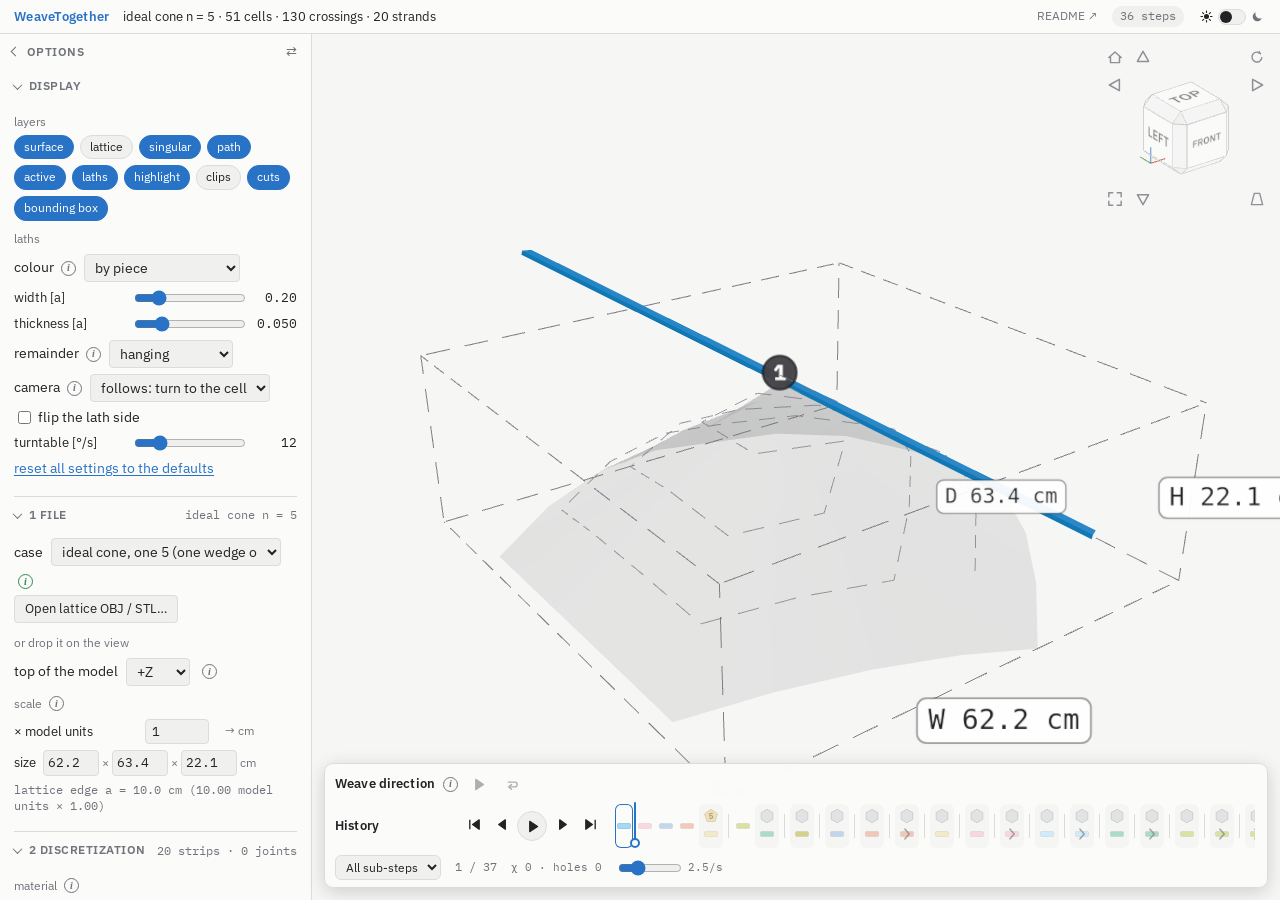
==== commit 35b86b58: "multi weaver planning and pattern weave feature." ====
--- a/index.html
+++ b/index.html
@@ -17,10 +17,15 @@
   <header id="statusbar">
     <span class="brand">WeaveTogether</span>
     <span id="st-model" class="st">no lattice</span>
-    <span id="st-step" class="st"></span>
+    <span id="st-strip" class="st strip" title="the strip selected on the model: its remainder — what is not woven yet at this step — and its whole length"></span>
     <span id="st-msg" class="st dim"></span>
     <a class="st link" href="README.html" target="_blank" rel="noopener" title="README — rules, key and open questions">README ↗</a>
     <span id="st-pill" class="st pill">…</span>
+    <button id="theme-switch" class="tswitch" type="button" role="switch" aria-checked="false" aria-label="dark theme" title="light / dark — follows the system until you switch it">
+      <svg class="ic" viewBox="0 0 16 16" aria-hidden="true"><circle cx="8" cy="8" r="3.1" fill="currentColor"/><g stroke="currentColor" stroke-width="1.4" stroke-linecap="round"><path d="M8 1.2v1.9M8 12.9v1.9M1.2 8h1.9M12.9 8h1.9M3.2 3.2l1.35 1.35M11.45 11.45l1.35 1.35M3.2 12.8l1.35-1.35M11.45 4.55l1.35-1.35"/></g></svg>
+      <span class="track"><span class="knob"></span></span>
+      <svg class="ic" viewBox="0 0 16 16" aria-hidden="true"><path d="M13.2 10.1A5.6 5.6 0 0 1 5.9 2.8a5.7 5.7 0 1 0 7.3 7.3z" fill="currentColor"/></svg>
+    </button>
   </header>
 
   <!-- Options: one sidebar, resizable, docks left or right, folds to a tab -->
@@ -33,14 +38,6 @@
     <details class="sec" id="sec-display" open>
       <summary><span class="chev"></span><h2>Display</h2><span class="sum" id="sum-display"></span></summary>
       <div class="body">
-      <div class="row">
-        <label>theme</label>
-        <div class="chips inline" id="theme-chips">
-          <button class="chip on" data-theme="auto">auto</button>
-          <button class="chip" data-theme="light">light</button>
-          <button class="chip" data-theme="dark">dark</button>
-        </div>
-      </div>
       <div class="subhead">layers</div>
       <div class="chips" id="chips">
         <button class="chip on" data-layer="surface" title="the lattice triangulation as a translucent surface: the target shape">surface</button>
@@ -50,41 +47,42 @@
         <button class="chip on" data-layer="active" title="the cell of the current sub-step with its number">active</button>
         <button class="chip on" data-layer="laths">laths</button>
         <button class="chip on" data-layer="stroke" title="the notation of the sub-step on the strip: its path line, the part passed as a bar, the arrow at the current crossing; the dots of a lay">highlight</button>
-        <button class="chip on" data-layer="clips" title="a ring on every crossing still held only by friction: a clip point">clips</button>
+        <button class="chip" data-layer="clips" title="a ring on every crossing still held only by friction: a clip point">clips</button>
         <button class="chip on" data-layer="cuts" title="the joint lines between the pieces of a strand">cuts</button>
-        <button class="chip" data-layer="bbox" title="the bounding box of the lattice with its three sizes in centimetres (File → scale)">bounding box</button>
+        <button class="chip on" data-layer="bbox" title="the bounding box of the lattice with its three sizes in centimetres (File → scale)">bounding box</button>
       </div>
       <div class="subhead">laths</div>
       <div class="row">
-        <label for="sel-lathcol">colour <button class="info" type="button" title="by piece: one hue of Paul Tol's light scheme per piece, the woven part in the light tint, the strips of the sub-step in the vivid band of the same hue. by family: TryTriWeave's three strand families.">i</button></label>
-        <select id="sel-lathcol"><option value="piece">by piece</option><option value="family">by family</option></select>
+        <label for="sel-lathcol">colour <button class="info" type="button" title="by piece: one hue of Paul Tol's light scheme per piece, the woven part in the light tint, the strips of the step in the vivid band of the same hue. by family: TryTriWeave's three strand families. by weaver: the colour of the weaver who threads the strip (the colours of the History tracks). by part: the part of the shape a strip is threaded in — the rings from the start fall into caps, tubes and sheets where the front splits or merges (the figure, as the planner reads it). by stress: what the shape asks of a strip per length — bending about its flat side, twist, and bending sideways, which a flat strip cannot do — from light to dark. by marker: the strips you have marked in their mark's colour, every other strip grey (4 Markers; the switch in its header sets this).">i</button></label>
+        <select id="sel-lathcol" autocomplete="off"><option value="piece">by piece</option><option value="family">by family</option><option value="weaver">by weaver</option><option value="part">by part of the figure</option><option value="stress">by stress</option><option value="marker">by marker</option></select>
       </div>
       <div class="row slider">
-        <label for="sl-lathw">width [a]</label>
-        <input type="range" id="sl-lathw" min="0.05" max="0.5" step="0.01" value="0.2">
+        <label for="sl-lathw" title="the width of a strip in lattice edges of the weave; the strands lie 0.87 a apart, so strips of that width close on each other. Kept for each pattern (3 Pattern).">width [a]</label>
+        <input type="range" id="sl-lathw" autocomplete="off" min="0.05" max="0.9" step="0.01" value="0.2">
         <output id="out-lathw" class="mono">0.20</output>
       </div>
       <div class="row slider">
         <label for="sl-latht">thickness [a]</label>
-        <input type="range" id="sl-latht" min="0.01" max="0.2" step="0.005" value="0.05">
+        <input type="range" id="sl-latht" autocomplete="off" min="0.01" max="0.2" step="0.005" value="0.05">
         <output id="out-latht" class="mono">0.050</output>
       </div>
       <div class="row">
         <label for="sel-deactive">remainder <button class="info" type="button" title="The part of a strip in hand that is not woven yet. hanging: straight on from its outermost crossing, along the material's own tangent, as long as what is left. on the surface: along its future path. hidden: not drawn.">i</button></label>
-        <select id="sel-deactive"><option value="hanging">hanging</option><option value="surface">on the surface</option><option value="hidden">hidden</option></select>
+        <select id="sel-deactive" autocomplete="off"><option value="hanging">hanging</option><option value="surface">on the surface</option><option value="hidden">hidden</option></select>
+      </div>
+      <div class="row">
+        <label for="sel-follow">camera <button class="info" type="button" title="How the view follows the cell being built. pan: the view slides to the cell, direction and distance stay. turn: the view also turns to the side of the model the cell is on — round the vertical axis and up or down only, so the model stays upright as the piece in your hands does; it never rolls. Once per cell, smooth, slower for longer moves; you can still orbit.">i</button></label>
+        <select id="sel-follow" autocomplete="off"><option value="off">fixed</option><option value="pan">follows: pan</option><option value="align">follows: turn to the cell</option></select>
       </div>
       <div class="row toggles">
-        <label class="check"><input type="checkbox" id="ck-flip"> flip the lath side</label>
-      </div>
-      <div class="row">
-        <label for="sel-follow">camera <button class="info" type="button" title="How the view follows the cell being built. pan: the view slides to the cell, direction and distance stay. align: the view turns so that the strip closing the cell runs along the screen's X axis and the cell's normal is the screen's up — stable within a cell, moving only between cells; you can still orbit. Smooth, slower for longer moves.">i</button></label>
-        <select id="sel-follow"><option value="off">fixed</option><option value="pan">follows: pan</option><option value="align">follows: align with the strip</option></select>
+        <label class="check" title="The laths lie on the outside of the shape; over and under are read from that side. Where a shape has no side that is outside everywhere (a tree with a canopy), flip it: the laths move to the other side and over / under swap with it — in the view, the History bar and the exports."><input type="checkbox" id="ck-flip" autocomplete="off"> flip the lath side</label>
       </div>
       <div class="row slider">
         <label for="sl-turn">turntable [°/s]</label>
-        <input type="range" id="sl-turn" min="1" max="60" step="1" value="12">
+        <input type="range" id="sl-turn" autocomplete="off" min="1" max="60" step="1" value="12">
         <output id="out-turn" class="mono">12</output>
       </div>
+      <div class="row"><button type="button" class="linkbtn" id="btn-defaults" title="forget the settings saved in this browser (material, method, profile, camera, layout, theme, the top of each file, the marks) and load the page as a fresh visitor sees it">reset all settings to the defaults</button></div>
       </div>
     </details>
 
@@ -93,22 +91,31 @@
       <div class="body">
       <div class="row">
         <label for="sel-case">case</label>
-        <select id="sel-case"></select>
+        <select id="sel-case" autocomplete="off"></select>
         <button class="info stat" id="i-lattice" type="button" data-src="ro-lattice">i</button>
       </div>
       <div class="row">
-        <label class="btn file" title="a lattice OBJ exported from TryTriWeave (Export lattice), or any triangulated OBJ whose vertices are the cells"><input type="file" id="file-obj" accept=".obj" hidden>Open lattice OBJ…</label>
+        <label class="btn file" title="a lattice OBJ exported from TryTriWeave (Export lattice), or any triangulated OBJ or STL (binary or ASCII) whose vertices are the cells; an STL's loose triangles are welded at their corners"><input type="file" id="file-obj" accept=".obj,.stl" hidden>Open lattice OBJ / STL…</label>
         <span class="hint">or drop it on the view</span>
       </div>
-      <div class="subhead">scale <button class="info" type="button" title="The size of the object: × scales the file's units to centimetres (× 1 reads them as centimetres); or type one size of the bounding box in centimetres and the object is scaled to it. The lattice edge a (one side of a cell) follows, and with it the strip lengths and the pieces. The box itself is a layer (Display → bounding box).">i</button></div>
+      <div class="row">
+        <label for="sel-up">top of the model</label>
+        <select id="sel-up" autocomplete="off">
+          <option value="+z">+Z</option><option value="-z">−Z</option>
+          <option value="+y">+Y</option><option value="-y">−Y</option>
+          <option value="+x">+X</option><option value="-x">−X</option>
+        </select>
+        <button class="info" type="button" title="Which axis of the file points up; +Z leaves the file as it is. Programs differ: Z is up in Rhino and in TryTriWeave, Y in many OBJ files (Blender, Maya, scans). The model is turned so that this axis is up, and everything that knows about up follows: the view cube and the camera, the height in the size below, and the start of the weave — the lowest rim, the lower end of a closed shape. The choice is remembered for this file name.">i</button>
+      </div>
+      <div class="subhead">scale <button class="info" type="button" title="The size of the object: × scales the file's units to centimetres (× 1 reads them as centimetres); or type one size of the bounding box in centimetres and the object is scaled to it. A lattice exported from TryTriWeave brings the scale set there (its File → import options → scale) and sets it here. The lattice edge a (one side of a cell) follows, and with it the strip lengths and the pieces. The box itself is a layer (Display → bounding box).">i</button></div>
       <div class="nums">
-        <label for="nb-scale">× model units</label><input type="number" id="nb-scale" class="num sm" min="0.001" step="0.1" value="1"><span class="unit">→ cm</span>
+        <label for="nb-scale">× model units</label><input type="number" id="nb-scale" autocomplete="off" class="num sm" min="0.001" step="0.1" value="1"><span class="unit">→ cm</span>
       </div>
       <div class="row dims">
         <label>size</label>
-        <input type="number" id="nb-w" class="num xs" min="0" step="1" title="width (x)"><span class="unit">×</span>
-        <input type="number" id="nb-d" class="num xs" min="0" step="1" title="depth (y)"><span class="unit">×</span>
-        <input type="number" id="nb-h" class="num xs" min="0" step="1" title="height (z)"><span class="unit">cm</span>
+        <input type="number" id="nb-w" autocomplete="off" class="num xs" min="0" step="1" title="width (x)"><span class="unit">×</span>
+        <input type="number" id="nb-d" autocomplete="off" class="num xs" min="0" step="1" title="depth (y)"><span class="unit">×</span>
+        <input type="number" id="nb-h" autocomplete="off" class="num xs" min="0" step="1" title="height (z)"><span class="unit">cm</span>
       </div>
       <div class="readout" id="ro-scale">—</div>
       </div>
@@ -117,27 +124,94 @@
     <details class="sec" id="sec-disc" open>
       <summary><span class="chev"></span><h2>2 Discretization</h2><span class="sum" id="sum-disc"></span></summary>
       <div class="body">
-      <div class="subhead">material <button class="info" type="button" title="The length limit is the longest strip the material gives (0 = never cut), in centimetres at the scale set in File. Consecutive pieces of a strand overlap by this many crossings (the joint). from the start: full-length pieces from the first-woven crossing, the remainder last; even: equal pieces. A strip holds itself by friction once it has been woven through this many crossings; until both strips of a crossing hold, the crossing is a clip point.">i</button></div>
+      <div class="subhead">material <button class="info" type="button" title="The length limit is the longest strip the material gives (0 = never cut), in centimetres at the scale set in File. Consecutive pieces of a strand overlap by this many crossings (the joint): the end of the later strip lies on the strip it is joined to, between that strip and the strips crossing it, pushed in from that strip's end (overlap 1, 2 …). Suggest length plans the weave at the lengths from half the limit to twice it (to the nearest 5 cm; 1 cm under 50 cm, 10 cm from 3 m) and lists every length that needs fewer strips than all shorter ones, and the limit as it is now; the marked one is the shortest that reaches the fewest strips with every joint at its full overlap. A strip holds itself by friction once it has been woven through this many crossings; until both strips of a crossing hold, the crossing is a clip point. Where a strand is cut is the planner's decision: a strip runs from where it is threaded as far as the material reaches, the next one is joined to its end; where the weaving comes back to a strand further on, a new strip starts there and the two are joined where they meet — the strip that arrives later is laid over the other's last crossings; a strip is never woven at two places.">i</button></div>
       <div class="nums">
-        <label for="nb-len">length limit</label><input type="number" id="nb-len" class="num sm" min="0" step="10" value="80"><span class="unit">cm</span>
-        <label for="nb-overlap">joint overlap</label><input type="number" id="nb-overlap" class="num sm" min="0" max="4" step="1" value="2"><span class="unit">crossings</span>
-        <label for="nb-hold">holds after</label><input type="number" id="nb-hold" class="num sm" min="1" max="8" step="1" value="4"><span class="unit">crossings</span>
-      </div>
-      <div class="row">
-        <label>pieces</label>
-        <div class="chips inline" id="dist-chips"><button class="chip on" data-dist="start">from the start</button><button class="chip" data-dist="even">even</button></div>
-      </div>
-      <div class="subhead">order</div>
-      <div class="row">
-        <label for="sel-start">start <button class="info" type="button" title="Where the weaving begins. most reachable: the cell from which half of the singular cells are nearest (a cone starts at its singularity, a capped cylinder at the centre of a cap). centre: the smallest sum of distances to every singular cell. from flat: the regular cell farthest from any singularity. from the rim: the lowest cell of the boundary (a tube starts at its bottom ring). Or pick a cell on the surface (Pick start, or Shift-click).">i</button></label>
-        <select id="sel-start"><option value="half">most reachable</option><option value="centre">centre of the singularities</option><option value="flat">from flat</option><option value="rim">from the rim (lowest cell)</option><option value="pick">picked on the surface</option></select>
+        <label for="nb-len">length limit</label><input type="number" id="nb-len" autocomplete="off" class="num sm" min="0" step="10" value="80"><span class="unit">cm</span>
+        <label for="nb-overlap">joint overlap</label><input type="number" id="nb-overlap" autocomplete="off" class="num sm" min="0" max="4" step="1" value="2"><span class="unit">crossings</span>
+        <label for="nb-hold">holds after</label><input type="number" id="nb-hold" autocomplete="off" class="num sm" min="1" max="8" step="1" value="4"><span class="unit">crossings</span>
+      </div>
+      <div class="row len">
+        <button id="btn-len" class="btn sm" type="button" title="plan the weave at the strip lengths from half to twice the limit and list the ones at which the number of strips drops; the shortest length with the fewest strips is marked">Suggest length</button>
+        <span class="readout" id="ro-suggest"></span>
+      </div>
+      <div class="lenlist" id="len-list" hidden></div>
+      <div class="subhead">plan</div>
+      <div class="row">
+        <label for="sel-start">start <button class="info" type="button" title="Where the weaving begins. Ring to ring: auto starts from the lowest rim — a tube from its bottom ring, a tree from its trunk base, the columns from a foot; a closed shape from the lower end of its longest axis, or, when it has a handle (a torus), from the shortest loop round it there: woven like a tube, one way round — unless from that rim most strands would turn back (a cone: every strand would be woven from both ends and need a joint); then from the start where the fewest turn back, a cone from its apex. With several weavers each takes the next rim up, then the cells farthest from the others. Cell tour: auto tries the four start rules and keeps the one that suits the profile best. In the star weave (3 Pattern) auto is the star's centre: the rounds are woven from the centre out. Or pick on the surface (Pick start…, or Shift-click): one cell per weaver, A first — a rim cell stands for its whole rim when no other weaver starts on that rim.">i</button></label>
+        <select id="sel-start" autocomplete="off"><option value="auto">auto</option><option value="pick">picked on the surface</option></select>
         <button id="btn-pick" class="btn sm" type="button">Pick start…</button>
       </div>
       <div class="row">
-        <label for="sel-order">order <button class="info" type="button" title="spiral: rings from the start; inside a ring stay beside the last cell and close the cell with the most crossings already made. along the strips: follow one strip cell by cell along its crossings (the row it runs through), one way then the other; when it is exhausted take the next strip introduced so far (closed strands first, then the longest), and when none is left the nearest cell of the front — the marching direction. fewest new strips: the spiral, but a cell whose sides are strips already in hand comes first. singular to singular: grow the woven patch toward the singular cells one after another along a nearest-neighbour tour, then finish in rings. A cell whose crossings were all made by its neighbours is left out of the tour.">i</button></label>
-        <select id="sel-order"><option value="spiral">spiral</option><option value="strand">along the strips</option><option value="strips">fewest new strips</option><option value="singular">singular to singular</option></select>
-      </div>
-      <div class="readout" id="ro-plan">—</div>
+        <label for="sel-method">method <button class="info" type="button" title="cell tour (the default): cell by cell in rings from a start cell, every crossing of a cell's fan at once; a step is a strip through a cell — the strip most of the cell's crossings lie on. ring to ring (the sequence planner, document/Planning method.md): crossing by crossing from the rims, one front at a time: the ring on the weaver's side first, the next ring there before another side, another front only when this one is finished or blocked; a strip is cut when it is threaded (the material, the strand's end, another strip, or another weaver's front) and woven from there without gaps; joints only through woven crossings; one or more weavers. In the cell tour a strip is woven on from where it is threaded too: a cell that needs a strip which is woven up to close by waits until the strip is there (the tour takes the nearest cell that can be woven), and where the tour comes back to a strand far from its woven part a new strip starts and is joined where the two meet.">i</button></label>
+        <select id="sel-method" autocomplete="off"><option value="spiral">cell tour</option><option value="rings">ring to ring</option></select>
+      </div>
+      <div class="nums" id="row-weavers">
+        <label for="nb-weavers">weavers <button class="info" type="button" title="People weaving at the same time, each from a start of their own: ring to ring — a rim each (the lowest first, then the cells farthest from the others), and where two fronts meet a strand is cut and joined; cell tour — every cell goes to the nearest start, each weaver spirals out from its own. Pick the starts on the surface (Pick start…: A, then B …). The History bar gets one track per weaver: its check box shows or hides the weaver in the view and takes its steps into the play.">i</button></label><input type="number" id="nb-weavers" autocomplete="off" class="num sm" min="1" max="6" step="1" value="1"><span class="unit">people</span>
+      </div>
+      <div class="subhead">profile <button class="info" type="button" title="The plan in the view, scored on seven axes from 0 at the centre to 1 on the outer ring (the filled shape), and how much each axis matters to you (the hollow handles: drag them, or pick a profile). Tune runs the optimiser — dual annealing — over the parameters of the method: it makes a few hundred plans and keeps the one that suits the profile best; the grey outline is then the plan with the default parameters. No jumps: moves longer than a strip of the material, or to another front. Short moves: the way between crossings that are not next to each other. Few joints: strips against the fewest the length limit allows. Clear way: loose ends of other strips lying across the end that is being threaded (nothing has to be held; it counts what has to be pushed aside). Few closing strips: strips joined at both ends — they have to fit between two woven parts. Figure first: the curved parts and the features (tips, saddles, bends) early. Shape held: bent strips whose cells are still open, singular cells waiting for the crossings around them, the first loop round a tube. The table under the chart has every axis with its measure and its score; rest the pointer on a row there for the definition.">i</button></div>
+      <div id="radar"></div>
+      <div class="row prof">
+        <select id="sel-profile" autocomplete="off" title="what matters: a profile, or drag the handles"></select>
+        <button id="btn-tune" class="btn sm" type="button" title="tune the parameters of the method to the profile (dual annealing)">Tune</button>
+        <button id="btn-untune" class="btn sm" type="button" title="back to the default parameters" hidden>Reset</button>
+      </div>
+      <div class="readout tune" id="ro-tune">default parameters</div>
+      <details class="proftable" id="prof-table"><summary>table · parameters</summary><div id="prof-rows"></div><div class="subhead" id="prof-params-head">parameters</div><div id="prof-params"></div></details>
+      </div>
+    </details>
+    <details class="sec" id="sec-pat" open>
+      <summary><span class="chev"></span><h2>3 Pattern</h2><span class="sum" id="sum-pat"></span></summary>
+      <div class="body">
+      <div class="subhead">weave <button class="info" type="button" title="The pattern the lattice is woven in. A card shows the pattern on one cell (left) and on the cell with the six cells round it (right), painted from the pattern's own rule. Hexagonal weave (六角孔編): one strip through every crossing, over and under in turn. Star weave (蛛網編): the hexagonal weave with every strand in several strips lying against each other — a band on every side of a hole; where two bands cross, every strip of one crosses every strip of the other, and at the corners of a centre they nest as a V. Star in rounds (蛛網編 read as rounds): the strands of the hexagonal weave as wide strips that close on each other, woven in rounds round one cell — each round pushed under the strips that already cross its place. Hemp leaf (麻葉編): the hexagonal weave with a centre strip along every lattice line (the 米 in each cell), between the two strips of every crossing; in a cell of 5 or 7 sides the centre strips end. Mad weave (亀甲編): three strips deep, each over two and under one both ways; every cell becomes a star of rhombi, on a finer lattice (√3), with strips half a lattice edge wide. Under the cards: the settings the pattern in use has, if it has any.">i</button></div>
+      <div class="patgrid" id="pat-grid" role="radiogroup" aria-label="weave pattern"></div>
+      <div class="patopts" id="pat-opts" hidden>
+        <div class="row" id="row-pat-centre">
+          <label><span id="lb-centre">centres</span> <button class="info" id="info-centre" type="button" title="The cells the star is woven round: at their corners the strips of the bands nest as a V, the strip nearer the hole on top. By default one singular cell — the highest one; on a lattice without one, the middle of the patch. Pick…: click cells on the model to make them centres (a cell with six sides works too), click a centre again to take it off; the centres wear a small ring while you pick. Every singular: all cells of 5 or 7 sides at once. default: back to the one.">i</button></label>
+          <button id="btn-centre" class="btn sm" type="button">Pick…</button>
+          <button id="btn-centre-all" class="btn sm" type="button" title="every cell of 5 or 7 sides is a centre (again: back to the default one)">Every singular</button>
+          <button id="btn-centre-auto" class="linkbtn" type="button" hidden>default</button>
+        </div>
+        <div class="nums" id="row-pat-strips">
+          <label for="nb-strips">strips <button class="info" type="button" title="How many strips lie side by side where the hexagonal weave has one strand: 2 to 5. The strips are as wide as fit side by side in a band that just closes the triangles of the hexagonal weave (Display → laths → width makes them narrower, not wider). Every strip is a step of its own in the History bar, in the order set below (pass by pass: the middle strip of every band is woven first, as the hexagonal weave, cell by cell).">i</button></label><input type="number" id="nb-strips" autocomplete="off" class="num sm" min="2" max="5" step="1" value="3"><span class="unit">in a band</span>
+        </div>
+        <div class="row" id="row-pat-order">
+          <label for="sel-star-order">order <button class="info" type="button" title="The order of the strips. Band by band: the star is woven from its centre, every strip a step of its own and no hexagonal weave first — round the centre the strip nearest the hole on every side, then the second on every side, then the third; from there outward one band after the other, each from its strip nearest the centre out. The bands are named S1, S2 … in that order; in a band the first strip carries the band's name, the next ones b and c. One weaver; the method and the profile of 2 Discretization do not come into it, the length limit and the overlap do. Pass by pass: first the whole hexagonal weave, cell by cell as the method plans it (the middle strip of every band), then a second strip for every band, then a third for every band.">i</button></label>
+          <select id="sel-star-order" autocomplete="off"><option value="band">band by band</option><option value="pass">pass by pass</option></select>
+        </div>
+        <div class="nums" id="row-pat-rounds">
+          <label for="nb-rounds">rounds <button class="info" type="button" title="How many rounds of strips are woven by the rule of the rounds, counted from the centre (with several centres: at every crossing from the centre nearest to it): round 1 is the ring of the hexagonal weave round the centre cell. 0: every round — out to the rim, or all the way round a closed shape. Strips beyond the last round go over and under in turn.">i</button></label><input type="number" id="nb-rounds" autocomplete="off" class="num sm" min="0" max="60" step="1" value="0"><span class="unit">0 = every round</span>
+        </div>
+        <div class="row" id="row-pat-method">
+          <label for="sel-hemp">centre strips <button class="info" type="button" title="How the centre strips come into the weave — it depends on the material. Threaded afterwards: the hexagonal weave is made first, then every centre strip is pushed along its line, between the two strips of each crossing — a step of its own for every strip (差し六つ目). Laid in as you weave: a centre strip is laid in at every crossing as that crossing is made; the crossing's tag in the History bar carries a bar, and the strip's name where it is picked up. Either way the centre strips are strips of the plan: cut to the length limit, joined by the overlap, in the length charts.">i</button></label>
+          <select id="sel-hemp" autocomplete="off"><option value="after">threaded afterwards</option><option value="along">laid in as you weave</option></select>
+        </div>
+        <div class="row toggles" id="row-pat-hand">
+          <label class="check" title="The pattern as its mirror image: the V at a centre's corners nested the other way round (star weave), a round laid the other way round (star in rounds), the twill leaning the other way (mad weave). Both are woven; which one a sheet shows depends on the side it is drawn from."><input type="checkbox" id="ck-hand" autocomplete="off"> mirror image</label>
+        </div>
+      </div>
+      </div>
+    </details>
+    <details class="sec" id="sec-mark" open>
+      <summary><span class="chev"></span><h2>4 Markers</h2><span class="sum" id="sum-mark"></span><button id="mk-switch" class="tswitch mk" type="button" role="switch" aria-checked="false" aria-label="show the reference marks" title="Show the reference marks — the cells and strips you have marked on your piece. On: the laths are coloured by marker (Display → laths → colour) and the marked cells get a ring; off: the colouring there was before. With nothing marked yet it starts the marking."><span class="track"><span class="knob"></span></span></button></summary>
+      <div class="body">
+      <div class="row mkadd">
+        <button id="btn-mark" class="btn sm" type="button" title="mark cells and strips on the model: click a strip, or the opening of a cell — as often as you like; Esc or this button ends">Add from the model…</button>
+        <button class="info" type="button" title="Reference marks tie the piece in your hands to the model on the screen: put a clip, a tape or a pen mark on a strip or at a cell of the real weave, and mark the same strip or cell here in the same colour. Add from the model, then click a strip (the strip as the plan cuts it) or the opening of a cell. In the list: the check box shows or hides a mark, the colour field sets its colour, the name is yours (red clip, start, corner …), × removes it; hovering a row lights the strip or cell on the model. The switch in the header of this section shows the marks — it colours the laths by marker: marked strips in their colour, the rest grey; it stays in reach when the section is folded. The marks are kept in this browser for this file name; a strip mark stays on the strip that holds the crossing you clicked when the plan is cut differently.">i</button>
+        <span class="hint" id="mk-hint">a strip, or the opening of a cell</span>
+      </div>
+      <div id="mk-list" class="mklist"></div>
+      <div class="row" id="mk-foot" hidden><button type="button" class="linkbtn" id="btn-mark-clear" title="remove every mark of this file">remove all</button></div>
+      </div>
+    </details>
+    <details class="sec" id="sec-len" open>
+      <summary><span class="chev"></span><h2>5 Lengths</h2><span class="sum" id="sum-len"></span></summary>
+      <div class="body">
+      <div class="subhead">strands, before the cut <button class="info" type="button" title="One row per strand of the lattice, longest at the top, its length in centimetres along the axis (the scale set in File); the list scrolls. The dashed line is the length limit: a strand past it is cut into strips. Hover a bar to light the strand's strips on the model; click it to select them (Shift, ⌘ or Ctrl: add or remove); drag a window around the ends of bars to select the strips of those strands.">i</button></div>
+      <div id="len-strands" class="lchart"></div>
+      <div class="subhead">strips, after the cut <button class="info" type="button" title="One row per strip as the plan cuts it (joints included), longest at the top, on the same axis; the list scrolls. Orange: strips with fewer than 2k + 1 crossings (k = the joint overlap), too short to be joined at both ends. The dashed line is the length limit, the dotted one the usable minimum. Hover a bar to light the strip on the model; click it to select it (Shift, ⌘ or Ctrl: add or remove); drag a window to select every strip whose length — the end of its bar — lies inside it, and see them on the model. Esc, or a click beside the bars, clears.">i</button></div>
+      <div id="len-pieces" class="lchart"></div>
+      <div class="readout lensel" id="ro-lensel" hidden><span class="txt"></span> <button type="button" class="linkbtn" id="btn-lensel-clear">clear</button></div>
+      <div class="readout" id="ro-len">—</div>
       </div>
     </details>
     </div>
@@ -161,32 +235,34 @@
       <button class="nb" id="nav-proj" title="Perspective — click for orthographic (P)"><svg viewBox="0 0 16 16" class="ic-persp"><path d="M3 13 5.6 3h4.8L13 13z" fill="none" stroke="currentColor" stroke-width="1.2" stroke-linejoin="round"/></svg><svg viewBox="0 0 16 16" class="ic-ortho" hidden><path d="M3.5 3.5h9v9h-9z" fill="none" stroke="currentColor" stroke-width="1.2" stroke-linejoin="round"/></svg></button>
     </div>
     <div id="pickhint" hidden>click a cell to start there · Esc cancels</div>
-    <div id="drop" hidden>drop a lattice OBJ</div>
+    <div id="drop" hidden>drop a lattice OBJ or STL</div>
 
     <!-- History: the play bar — the weaving direction and the over / under sequence of the sub-step above the chips -->
     <div id="history" aria-label="History">
       <div class="hrow dir">
-        <span class="hlabel">Weave direction <button class="info" type="button" title="The crossings of this sub-step in the order they are made: first the crossings between strips already in hand at this cell (S10 under S1 — the latest strip, then the one it crosses), then the strip's own crossings over and under the strips in hand, toward the crossing it makes next (the arrow on the strip); ⮌ reverses it. The tags sit on the strip: the bar is the part already threaded, the arrow stands before the current crossing. ▶ plays the crossings one by one. A tag with a ring is a clip point (held by friction only).">i</button></span>
-        <button class="hb" id="d-play" title="play the crossings of this strip (⇧space)"><svg viewBox="0 0 16 16" class="ic-play"><path d="M5 2.5v11L13.5 8z" fill="currentColor" stroke="currentColor" stroke-width="1.2" stroke-linejoin="round"/></svg><svg viewBox="0 0 16 16" class="ic-pause" hidden><path d="M3.8 3h3.2v10H3.8zM9 3h3.2v10H9z" fill="currentColor"/></svg></button>
+        <span class="hlabel">Weave direction <button class="info" type="button" title="The crossings of this step in the order they are made: over or under for the strip in hand (for two strips already in hand, the later one). In the other colour: the overlap of a joint — the end of a strip laid on the strip it is joined to, pushed in from that strip's end crossing by crossing (overlap 1, 2 …); it lies between that strip and the strip crossing there, so it goes over or under as the strip beneath does. The joint comes before the strip's first crossing when it goes on from that strip's end, after its last where two woven parts meet. The view shows which strip and where: the bar on the strip is the part already threaded, the arrow stands before the current crossing. ▶ plays the crossings one by one; ⮌ reverses the direction (cell tour). A tag with a ring is a clip point (held by friction only).">i</button></span>
+        <button class="hb" id="d-play" title="play the crossings of this step (⇧space)"><svg viewBox="0 0 16 16" class="ic-play"><path d="M5 2.5v11L13.5 8z" fill="currentColor" stroke="currentColor" stroke-width="1.2" stroke-linejoin="round"/></svg><svg viewBox="0 0 16 16" class="ic-pause" hidden><path d="M3.8 3h3.2v10H3.8zM9 3h3.2v10H9z" fill="currentColor"/></svg></button>
         <button class="hb" id="d-rev" title="reverse the weaving direction of this strip (R)"><svg viewBox="0 0 16 16"><path d="M3.5 5.5h7a2.5 2.5 0 0 1 0 5H5" fill="none" stroke="currentColor" stroke-width="1.5" stroke-linecap="round"/><path d="M7 8 4 10.5 7 13" fill="none" stroke="currentColor" stroke-width="1.5" stroke-linecap="round" stroke-linejoin="round"/></svg></button>
         <div class="dseq" id="d-seq"></div>
       </div>
       <div class="hrow hist">
         <span class="hlabel">History</span>
         <div class="hbtns">
-          <button class="hb" id="h-first" title="first sub-step (Home)"><svg viewBox="0 0 16 16"><path d="M3 3v10M13 3 6 8l7 5z" fill="currentColor" stroke="currentColor" stroke-width="1.4" stroke-linejoin="round"/></svg></button>
-          <button class="hb" id="h-prev" title="previous sub-step (←)"><svg viewBox="0 0 16 16"><path d="M11 3 4 8l7 5z" fill="currentColor" stroke="currentColor" stroke-width="1.4" stroke-linejoin="round"/></svg></button>
+          <button class="hb" id="h-first" title="first step (Home)"><svg viewBox="0 0 16 16"><path d="M3 3v10M13 3 6 8l7 5z" fill="currentColor" stroke="currentColor" stroke-width="1.4" stroke-linejoin="round"/></svg></button>
+          <button class="hb" id="h-prev" title="previous step (←)"><svg viewBox="0 0 16 16"><path d="M11 3 4 8l7 5z" fill="currentColor" stroke="currentColor" stroke-width="1.4" stroke-linejoin="round"/></svg></button>
           <button class="hb play" id="h-play" title="play (space)"><svg viewBox="0 0 16 16" class="ic-play"><path d="M5 2.5v11L13.5 8z" fill="currentColor" stroke="currentColor" stroke-width="1.2" stroke-linejoin="round"/></svg><svg viewBox="0 0 16 16" class="ic-pause" hidden><path d="M3.8 3h3.2v10H3.8zM9 3h3.2v10H9z" fill="currentColor"/></svg></button>
-          <button class="hb" id="h-next" title="next sub-step (→)"><svg viewBox="0 0 16 16"><path d="M5 3 12 8l-7 5z" fill="currentColor" stroke="currentColor" stroke-width="1.4" stroke-linejoin="round"/></svg></button>
-          <button class="hb" id="h-last" title="last sub-step (End)"><svg viewBox="0 0 16 16"><path d="M13 3v10M3 3l7 5-7 5z" fill="currentColor" stroke="currentColor" stroke-width="1.4" stroke-linejoin="round"/></svg></button>
-        </div>
+          <button class="hb" id="h-next" title="next step (→)"><svg viewBox="0 0 16 16"><path d="M5 3 12 8l-7 5z" fill="currentColor" stroke="currentColor" stroke-width="1.4" stroke-linejoin="round"/></svg></button>
+          <button class="hb" id="h-last" title="last step (End)"><svg viewBox="0 0 16 16"><path d="M13 3v10M3 3l7 5-7 5z" fill="currentColor" stroke="currentColor" stroke-width="1.4" stroke-linejoin="round"/></svg></button>
+        </div>
+        <div class="hlanes" id="h-lanes"></div>
         <div class="htrack" id="h-track"><div class="hicons" id="h-icons"></div><div id="h-marker" class="hmarker" title="the history marker: drag it to roll the weave back or forward" hidden><span class="line"></span><span class="dot"></span></div></div>
       </div>
       <div class="hside">
-        <select id="h-filter" title="which sub-steps the arrows (with Shift) and the play stop at"><option value="all">All sub-steps</option><option value="cells">Cells closed</option><option value="singular">Singular cells</option><option value="newstrip">New strips</option><option value="cross">⋈ cells under six</option></select>
+        <select id="h-filter" title="All steps: play step by step. All sub-steps: play every crossing of a step (its weave direction), then the next step."><option value="steps">All steps</option><option value="ticks" selected>All sub-steps</option></select>
         <span class="hread mono" id="h-read">—</span>
-        <label class="hspeed" title="sub-steps (or crossings) per second while playing">
-          <input type="range" id="h-speed" min="0.5" max="8" step="0.5" value="2"><span class="mono" id="h-speed-out">2/s</span>
+        <span class="htopo mono" id="h-topo"></span>
+        <label class="hspeed" title="steps (or crossings) per second while playing">
+          <input type="range" id="h-speed" min="0.5" max="8" step="0.5" value="2.5"><span class="mono" id="h-speed-out">2.5/s</span>
         </label>
       </div>
     </div>
--- a/style.css
+++ b/style.css
@@ -4,18 +4,18 @@
    a phone. */
 :root {
   --canvas: #f6f6f5; --panel: #fbfbfa; --panel-2: #f0f0ee; --border: #dcdcd9; --fg: #212324; --dim: #70737a;
-  --accent: #2973c7; --accent-2: #1f619f; --warn: #c26a1c; --ok: #2f8a4a; --bad: #b8323a; --mesh: #e0e0de; --mesh-edge: #b8b8b5; --knot: #404045;
-  --fam-a: #004488; --fam-b: #DDAA33; --fam-c: #BB5566; --scheme: light;
+  --accent: #2973c7; --accent-2: #1f619f; --warn: #c26a1c; --ok: #2f8a4a; --bad: #b8323a; --mesh: #e0e0de; --mesh-edge: #b8b8b5; --knot: #404045; --join: #1f8a7a;
+  --fam-a: #2f94d3; --fam-b: #DDAA33; --fam-c: #BB5566; --scheme: light;
   --font-ui: "IBM Plex Sans", "Helvetica Neue", Arial, sans-serif; --font-mono: "IBM Plex Mono", "SF Mono", Menlo, Consolas, monospace;
   --options-w: 312px; --top-h: 34px; --dome: #c0533a; --saddle: #2f6fb3; color-scheme: light;
 }
 @media (prefers-color-scheme: dark) { :root:not([data-theme="light"]) {
   --canvas: #1d1f22; --panel: #26282c; --panel-2: #2e3135; --border: #3a3d42; --fg: #e4e5e3; --dim: #9a9ea6;
-  --accent: #6aa6e8; --accent-2: #8bbcf0; --warn: #e3924a; --ok: #6cc083; --bad: #e8737a; --mesh: #4a4c4f; --mesh-edge: #6a6c70; --knot: #d8d8dc;
+  --accent: #6aa6e8; --accent-2: #8bbcf0; --warn: #e3924a; --ok: #6cc083; --bad: #e8737a; --mesh: #4a4c4f; --mesh-edge: #6a6c70; --knot: #d8d8dc; --join: #2fa392;
   --fam-a: #4f86c6; --fam-b: #e6bb55; --fam-c: #d07a8a; --dome: #e8907a; --saddle: #86b5ec; --scheme: dark; color-scheme: dark; } }
 :root[data-theme="dark"] {
   --canvas: #1d1f22; --panel: #26282c; --panel-2: #2e3135; --border: #3a3d42; --fg: #e4e5e3; --dim: #9a9ea6;
-  --accent: #6aa6e8; --accent-2: #8bbcf0; --warn: #e3924a; --ok: #6cc083; --bad: #e8737a; --mesh: #4a4c4f; --mesh-edge: #6a6c70; --knot: #d8d8dc;
+  --accent: #6aa6e8; --accent-2: #8bbcf0; --warn: #e3924a; --ok: #6cc083; --bad: #e8737a; --mesh: #4a4c4f; --mesh-edge: #6a6c70; --knot: #d8d8dc; --join: #2fa392;
   --fam-a: #4f86c6; --fam-b: #e6bb55; --fam-c: #d07a8a; --dome: #e8907a; --saddle: #86b5ec; --scheme: dark; color-scheme: dark; }
 
 html, body { height: 100%; margin: 0; }
@@ -37,6 +37,20 @@
 #statusbar .dim { color: var(--dim); flex: 1; }
 #statusbar .link { color: var(--dim); text-decoration: none; font-size: 12px; } #statusbar .link:hover { color: var(--accent); }
 #statusbar .pill { padding: 2px 8px; border-radius: 10px; background: var(--panel-2); color: var(--dim); font-family: var(--font-mono); font-size: 11.5px; }
+/* the theme switch (Ji, 17 Nov: in the top bar, after the README and the steps): light ⟷ dark, the knob on the side in use */
+.tswitch { flex: 0 0 auto; display: inline-flex; align-items: center; gap: 5px; padding: 3px 2px; margin: 0; border: 0; background: none; color: var(--dim); cursor: pointer; border-radius: 10px; }
+.tswitch .ic { width: 13px; height: 13px; flex: 0 0 auto; }
+.tswitch .track { position: relative; width: 28px; height: 16px; border-radius: 8px; background: var(--panel-2); border: 1px solid var(--border); flex: 0 0 auto; transition: background 0.15s; }
+.tswitch .knob { position: absolute; top: 1px; left: 1px; width: 12px; height: 12px; border-radius: 50%; background: var(--fg); transition: transform 0.15s; }
+.tswitch[aria-checked="true"] .track { background: var(--accent); border-color: var(--accent); }
+.tswitch[aria-checked="true"] .knob { transform: translateX(12px); background: #fff; }
+.tswitch[aria-checked="false"] .ic:first-child, .tswitch[aria-checked="true"] .ic:last-child { color: var(--fg); }
+.tswitch:hover .track { border-color: var(--accent); }
+.tswitch:focus-visible { outline: 2px solid var(--accent); outline-offset: 2px; }
+@media (prefers-reduced-motion: reduce) { .tswitch .track, .tswitch .knob { transition: none; } }
+@media (max-width: 820px) { #theme-switch .ic:first-child { display: none; } #statusbar { gap: 10px; } }
+#statusbar .link, #statusbar .pill { flex-shrink: 0; }   /* the name of the lattice gives way first */
+#sel-up { width: 64px; }
 
 /* the Options sidebar */
 #options { grid-area: options; position: relative; display: flex; flex-direction: column; overflow: hidden; background: var(--panel); border-right: 1px solid var(--border); min-height: 0; min-width: 0; }
@@ -161,14 +175,30 @@
 #history .tag.made { color: var(--dim); }
 #history .tag.todo { opacity: 0.5; }
 #history .tag.cur { background: var(--accent); color: #fff; opacity: 1; }
+/* a crossing of a joint's overlap: the same over / under, in the joint's colour */
+#history .tag.ov { background: color-mix(in srgb, var(--join) 28%, var(--panel-2)); }
+#history .tag.ov.cur { background: var(--join); color: #fff; }
 #history .tag.clip::after { content: ""; position: absolute; right: 7px; top: 50%; width: 6px; height: 6px; margin-top: -4px; border: 1.5px solid var(--warn); border-radius: 50%; }
 #history .tag.cur.clip::after { border-color: #fff; }
 #history .tag.rel { text-decoration: underline dotted var(--ok); text-underline-offset: 3px; }
 #history .tag .sw { width: 9px; height: 9px; margin-right: 3px; border-width: 1.5px; vertical-align: -1px; }
 
 /* the chips */
-#history .htrack { position: relative; flex: 1 1 auto; min-width: 60px; height: 50px; overflow-x: auto; overflow-y: hidden; scrollbar-width: thin; scrollbar-color: var(--border) transparent; }
-#history .hicons { display: flex; align-items: center; gap: 3px; height: 50px; padding: 3px 14px 3px 4px; width: max-content; }
+#history .htrack { position: relative; flex: 1 1 auto; min-width: 60px; overflow-x: auto; overflow-y: hidden; scrollbar-width: thin; scrollbar-color: var(--border) transparent; }
+#history .hicons { display: block; width: max-content; }
+#history .hlane { display: flex; align-items: center; gap: 3px; height: 50px; padding: 3px 14px 3px 4px; width: max-content; }
+#history.multi .hlane { height: 46px; }
+#history .hs.ghost { visibility: hidden; pointer-events: none; }
+/* the weavers: a check box with the letter (the toggle) and a bar of the weaver's colour, one per track */
+#history .hlanes { flex: 0 0 auto; display: flex; flex-direction: column; }
+#history:not(.multi) .hlanes { display: none; }
+#history .lane { position: relative; height: 46px; display: flex; align-items: center; gap: 6px; cursor: pointer; user-select: none; }
+#history .lane input { position: absolute; opacity: 0; width: 1px; height: 1px; pointer-events: none; }
+#history .lane .lk { width: 22px; height: 22px; display: grid; place-items: center; border: 1.5px solid var(--accent); border-radius: 4px; background: color-mix(in srgb, var(--accent) 16%, var(--panel)); font: 600 12px var(--font-ui); color: var(--fg); }
+#history .lane.off .lk { border-color: var(--border); background: var(--panel-2); color: var(--dim); }
+#history .lane .lbar { width: 4px; height: 38px; border-radius: 2px; background: var(--wc); }
+#history .lane.off .lbar { opacity: 0.3; }
+#history .lane input:focus-visible + .lk { outline: 2px solid var(--accent); outline-offset: 1px; }
 #history .hs { position: relative; flex: 0 0 auto; width: 24px; height: 44px; padding: 3px 0 0; border: 0; border-radius: 6px; background: var(--panel-2); cursor: pointer; display: grid; justify-items: center; align-content: start; gap: 2px; }
 #history .hs .g1, #history .hs .g2 { display: block; width: 16px; height: 16px; }
 #history .hs svg { width: 16px; height: 16px; display: block; }
@@ -184,15 +214,22 @@
 #history .hs.closes, #history .hs.done { margin-right: 8px; }
 #history .hs.closes::before { content: ""; position: absolute; right: -6px; top: 10px; bottom: 10px; width: 1px; background: var(--dim); opacity: 0.5; }
 /* the rollback marker (Solidcraft): a line with a dot, between the current chip and the next */
-#history .hmarker { position: absolute; top: 1px; width: 10px; height: 48px; margin-left: -4px; cursor: ew-resize; z-index: 2; touch-action: none; }
-#history .hmarker .line { position: absolute; left: 4px; top: 0; width: 2px; height: 40px; background: var(--accent); border-radius: 1px; }
-#history .hmarker .dot { position: absolute; left: 0; top: 36px; width: 10px; height: 10px; border-radius: 50%; background: var(--panel); border: 2px solid var(--accent); }
+#history .hmarker { position: absolute; top: 1px; bottom: 1px; width: 10px; margin-left: -4px; cursor: ew-resize; z-index: 2; touch-action: none; }
+#history .hmarker .line { position: absolute; left: 4px; top: 0; bottom: 8px; width: 2px; background: var(--accent); border-radius: 1px; }
+#history .hmarker .dot { position: absolute; left: 0; bottom: 2px; width: 10px; height: 10px; border-radius: 50%; background: var(--panel); border: 2px solid var(--accent); }
 #history .hmarker:hover .dot { background: var(--accent); }
 /* the side column */
 #history .hside { grid-area: side; display: grid; grid-template-columns: auto auto; gap: 6px 12px; align-items: center; justify-content: end; }
 #history.narrow .hside { display: flex; flex-wrap: wrap; justify-content: flex-start; gap: 6px 14px; }
 #history select { flex: 0 0 auto; width: auto; background: var(--panel-2); color: var(--fg); border: 1px solid var(--border); border-radius: 6px; font-size: 12px; padding: 3px 6px; max-width: 160px; }
 #history .hread { white-space: nowrap; color: var(--dim); font-size: 12px; text-align: left; }
+/* the weave as a surface at this crossing (χ, loops round the shape, holes open); lit where the weave meets itself */
+#history .htopo { white-space: nowrap; color: var(--dim); font-size: 11px; cursor: help; }
+#history .htopo.on { color: var(--fg); font-weight: 500; }
+#history .htopo.on::before { content: ""; display: inline-block; width: 7px; height: 7px; margin-right: 5px; border-radius: 50%; border: 1.5px solid var(--accent); vertical-align: 0; }
+/* … and on the chip of that step: a ring — solid for a loop round the shape, dotted for a loop round a patch still open */
+#history .hs.loop::after { content: ""; position: absolute; top: 1px; left: 1px; width: 7px; height: 7px; box-sizing: border-box; border-radius: 50%; border: 1.5px solid var(--accent); background: var(--panel); }
+#history .hs.loop.lhole::after { border-style: dotted; border-color: var(--warn); }
 #history .hspeed { display: flex; align-items: center; gap: 4px; color: var(--dim); font-size: 11px; }
 #history .hspeed input { width: 64px; accent-color: var(--accent); }
 #history .hspeed span { min-width: 30px; }
@@ -217,5 +254,135 @@
   #history .hlabel { flex-basis: auto; }
   #nav { grid-template-columns: 24px 84px 24px; grid-template-rows: 24px 84px 24px; }
   #navcube { width: 84px; height: 84px; }
+  /* folded on a narrow screen (a phone, an iPad upright — Ji, 9 Nov evening): the Options shrink to their header at the
+     bottom and the view takes the rest of the screen, no page scroll */
+  #app.options-closed, #app.options-closed.options-right { height: 100%; height: 100dvh; min-height: 0; grid-template-rows: var(--top-h) minmax(0, 1fr) auto; }
+  body:has(#app.options-closed) { overflow: hidden; }
+  #app.options-closed #options, #app.options-closed.options-right #options { overflow: hidden; }
+  #options-toggle .chev, #app.options-right #options-toggle .chev { transform: rotate(45deg); }
+  #app.options-closed #options-toggle .chev, #app.options-closed.options-right #options-toggle .chev { transform: rotate(-135deg); }
 }
 @media (prefers-reduced-motion: reduce) { #nav .nb.on svg { animation: none; } * { transition: none !important; } }
+
+/* --- 3 Lengths: the two bar charts (inline SVG, theme tokens) — a header for the limit labels, the rows in a scrolling
+       box (7 px a row), the axis below; a window drawn on the rows selects strips ----------------------------------- */
+.lchart { margin: 2px 0 6px; }
+.lchart svg { display: block; width: 100%; overflow: visible; }
+.lchart .lc-scroll { overflow-y: auto; overflow-x: hidden; scrollbar-width: thin; }
+.lchart .lc-bars { cursor: crosshair; user-select: none; -webkit-user-select: none; touch-action: pan-y; }
+.lchart .bar { fill: var(--accent); cursor: pointer; }
+.lchart .bar.short { fill: var(--warn); }
+.lchart .bar:hover { fill: var(--accent-2); }
+.lchart .bar.sel { fill: var(--accent-2); stroke: var(--fg); stroke-width: 1.1px; }
+.lchart .bar.short.sel { fill: var(--warn); }
+.lchart .axis { stroke: var(--border); stroke-width: 1; }
+.lchart .limit { stroke: var(--dim); stroke-width: 1; stroke-dasharray: 3 3; }
+.lchart .limit.min { stroke-dasharray: 1 3; }
+.lchart text { font-family: var(--font-mono); font-size: 9.5px; fill: var(--dim); paint-order: stroke; stroke: var(--panel); stroke-width: 3px; stroke-linejoin: round; }
+.lchart .brush { fill: var(--accent); fill-opacity: 0.12; stroke: var(--accent); stroke-width: 1; stroke-dasharray: 3 2; pointer-events: none; }
+.readout.lensel { display: flex; align-items: baseline; gap: 10px; margin-top: -2px; color: var(--fg); }
+.readout.lensel .txt { flex: 1 1 auto; min-width: 0; }
+.readout.lensel .linkbtn { flex: none; white-space: nowrap; }
+.readout.lensel[hidden] { display: none; }
+.linkbtn { border: 0; background: none; padding: 0; font: inherit; color: var(--accent); cursor: pointer; text-decoration: underline; text-underline-offset: 2px; }
+
+/* --- the sequence planner: weaver letters on the History chips, the strip bars ------------------------------------- */
+.dlabel .wk { display: inline-block; min-width: 14px; padding: 0 3px; margin-right: 4px; border-radius: 3px; background: var(--fg); color: var(--panel); font: 600 10px/14px var(--font-mono); text-align: center; }
+#row-weavers[hidden], #row-front[hidden] { display: none; }
+
+/* --- update 4 (11 Nov): the selected strip in the top bar, the profile as a radar chart ------------------------------- */
+#statusbar .st.strip { font-weight: 600; color: var(--fg); white-space: nowrap; }
+#statusbar .st.strip:empty { display: none; }
+:root { --viz-1: #2973c7; --viz-ref: #9da1a8; }
+@media (prefers-color-scheme: dark) { :root:not([data-theme="light"]) { --viz-1: #4f8fe0; --viz-ref: #6b6f77; } }
+:root[data-theme="dark"] { --viz-1: #4f8fe0; --viz-ref: #6b6f77; }
+.radar { position: relative; margin: 2px 0 4px; }
+.radar svg { display: block; width: 100%; max-width: 330px; margin: 0 auto; height: auto; overflow: visible; touch-action: none; }   /* a wide Options panel keeps the chart at the size of the text around it */
+.radar .grid { fill: none; stroke: var(--border); stroke-width: 1; }
+.radar .grid.outer { stroke: var(--mesh-edge); }
+.radar .ref { fill: none; stroke: var(--viz-ref); stroke-width: 1.5; stroke-linejoin: round; }
+.radar .plan-fill { fill: var(--viz-1); fill-opacity: 0.10; stroke: none; }
+.radar .plan-line { fill: none; stroke: var(--viz-1); stroke-width: 2; stroke-linejoin: round; stroke-linecap: round; }
+.radar .plan-dot { fill: var(--viz-1); stroke: var(--panel); stroke-width: 2; }
+.radar .hit { stroke: transparent; stroke-width: 24; stroke-linecap: round; cursor: ns-resize; }
+.radar .handle { fill: var(--panel); stroke: var(--fg); stroke-width: 1.6; cursor: grab; outline: none; }
+.radar .handle:hover, .radar .handle.drag { stroke-width: 2.4; }
+.radar .handle.drag { cursor: grabbing; }
+.radar .handle:focus-visible { stroke: var(--accent); stroke-width: 2.6; }
+.radar .handle.static { cursor: default; }
+.radar text { font: 11px var(--font-ui); fill: var(--dim); }
+.radar .ax-name { font-size: 11.5px; fill: var(--fg); }
+.radar .ax-val { font: 10.5px var(--font-mono); fill: var(--dim); }
+.radar .legend text { font-size: 10.5px; }
+.row.prof { display: flex; gap: 6px; align-items: center; }
+.row.prof select { flex: 1 1 auto; min-width: 0; }
+.btn.sm.on { background: var(--accent); color: #fff; border-color: var(--accent); }
+.readout.tune { white-space: normal; }
+.proftable { margin: 4px 0 2px; font: 11px var(--font-ui); color: var(--dim); }
+.proftable summary { cursor: pointer; user-select: none; }
+.proftable .prow { display: grid; grid-template-columns: 82px 64px 1fr; gap: 6px; align-items: center; padding: 2px 0; }
+.proftable .pn { color: var(--fg); }
+.proftable .pbar { height: 6px; border-radius: 3px; background: color-mix(in srgb, var(--viz-1) 18%, transparent); overflow: hidden; }
+.proftable .pbar i { display: block; height: 100%; border-radius: 3px; background: var(--viz-1); }
+.proftable .pv { font: 10.5px var(--font-mono); overflow-wrap: anywhere; }
+.proftable .prow.par { grid-template-columns: 132px 1fr; }
+.proftable .subhead { margin-top: 8px; }
+
+/* the suggested strip lengths (update 5): the steps of the staircase, the fewest strips first */
+.row.len { gap: 8px; align-items: center; margin-top: 6px; }
+.row.len .readout { font-size: 11.5px; color: var(--dim); }
+.lenlist { margin: 6px 0 2px; border: 1px solid var(--border); border-radius: 6px; max-height: 148px; overflow-y: auto; }
+.lenlist .lrow { display: flex; align-items: baseline; gap: 8px; padding: 3px 8px; font-size: 12px; border-top: 1px solid var(--border); }
+.lenlist .lrow:first-child { border-top: 0; }
+.lenlist .luse { flex: 0 0 62px; text-align: right; font: 500 12px var(--font-mono); color: var(--accent); background: none; border: 0; padding: 0; cursor: pointer; }
+.lenlist .luse:hover { text-decoration: underline; }
+.lenlist .lt { flex: 1 1 auto; min-width: 0; color: var(--dim); font-family: var(--font-mono); font-size: 11.5px; }
+.lenlist .lnow { flex: 0 0 auto; font-size: 10.5px; line-height: 15px; color: var(--dim); border: 1px solid var(--border); border-radius: 8px; padding: 0 6px; }
+.lenlist .lrow.best { background: color-mix(in srgb, var(--accent) 12%, transparent); }
+.lenlist .lrow.best .lt { color: var(--fg); }
+.lenlist .lrow.best .luse { font-weight: 700; }
+.lenlist .lrow.now .luse { color: var(--fg); cursor: default; text-decoration: none; }
+
+/* the reference marks (18 Nov): the switch in the top bar with the marks that are shown beside it … */
+.tswitch.mk { margin: -6px 0 -6px 2px; padding: 6px 1px; }                          /* in the header of 3 Markers, after the count; the padding is the room for a finger */
+details.sec > summary:has(.tswitch.mk) .sum { max-width: none; flex: 0 1 auto; }
+.tswitch.mk.none:not([aria-checked="true"]) .track { opacity: 0.6; }
+@media (max-width: 480px) { #statusbar .brand { display: none; } }   /* a phone: the theme switch, README and the steps need the room */
+/* … and 3 Markers in the options: one row per mark — shown, colour, what it is, a name, remove */
+.mkadd .hint { margin: 0; }
+.mklist { display: grid; gap: 2px; margin: 6px 0 2px; }
+.mkrow { display: grid; grid-template-columns: auto auto auto minmax(0, 1fr) auto; align-items: center; gap: 7px; padding: 2px 2px; border-radius: 5px; min-width: 0; }
+.mkrow:hover { background: var(--panel-2); }
+.mkrow .mk-on { margin: 0; accent-color: var(--accent); }
+.mkrow .mk-col { width: 26px; height: 20px; padding: 0; border: 1px solid var(--border); border-radius: 4px; background: none; cursor: pointer; }
+.mkrow .mk-col::-webkit-color-swatch-wrapper { padding: 2px; } .mkrow .mk-col::-webkit-color-swatch { border: 0; border-radius: 2px; }
+.mkrow .mk-what { font-size: 12.5px; white-space: nowrap; }
+.mkrow .mk-name { min-width: 0; width: 100%; box-sizing: border-box; font: inherit; font-size: 12.5px; padding: 2px 6px; border: 1px solid var(--border); border-radius: 5px; background: var(--panel); color: var(--fg); }
+.mkrow .mk-name::placeholder { color: var(--dim); opacity: 0.7; }
+.mkrow .mk-del { border: 0; background: none; color: var(--dim); font-size: 16px; line-height: 1; padding: 1px 5px 3px; cursor: pointer; border-radius: 4px; }
+.mkrow .mk-del:hover { color: var(--bad); }
+
+/* 3 Pattern (Ji, 19 Nov): the patterns as a grid of cards — each one painted from its own rule on a single cell and on
+   the cell with its ring of six — the card in use outlined; under the grid the controls the pattern has */
+.patgrid { display: grid; grid-template-columns: repeat(auto-fill, minmax(118px, 1fr)); gap: 8px; margin: 6px 0 8px; }   /* two cards side by side in the options at their narrowest */
+.patcard { display: grid; grid-template-columns: 1fr 1fr; gap: 2px 4px; align-items: center; padding: 6px 6px 5px; margin: 0; min-width: 0; text-align: left; font: inherit; color: var(--fg);
+  background: var(--panel); border: 1px solid var(--border); border-radius: 8px; cursor: pointer; }
+.patcard:hover { border-color: var(--accent); }
+.patcard:focus-visible { outline: 2px solid var(--accent); outline-offset: 1px; }
+.patcard[aria-checked="true"] { border-color: var(--accent); box-shadow: inset 0 0 0 1px var(--accent); background: color-mix(in srgb, var(--accent) 7%, var(--panel)); }
+.patcard canvas { width: 100%; aspect-ratio: 1; display: block; }
+.patcard .pn { grid-column: 1 / -1; font-size: 12.5px; font-weight: 500; line-height: 1.25; margin-top: 3px; overflow: hidden; text-overflow: ellipsis; white-space: nowrap; }
+.patcard .pz { grid-column: 1 / -1; font-size: 11px; color: var(--dim); line-height: 1.25; overflow: hidden; text-overflow: ellipsis; white-space: nowrap; }
+.patcard[aria-checked="true"] .pn { color: var(--accent); }
+/* the pattern in use, larger: one cell · the cell and its ring */
+.patopts { margin: 2px 0 4px; }
+.patopts .row label { font-size: 12.5px; }
+.patopts .row select { flex: 1 1 auto; min-width: 0; }
+#btn-centre-auto { margin-left: auto; font-size: 12px; }
+.patopts .btn:disabled { opacity: 0.45; cursor: default; }
+.patopts .nums { grid-template-columns: auto 64px auto; }
+#btn-centre-auto { font-size: 12px; }
+/* a crossing that holds a strip laid in by the pattern (the hemp leaf's centre strip): a short bar after the word */
+#history .tag.mid::before { content: ""; position: absolute; left: 4px; top: 50%; width: 2px; height: 10px; margin-top: -5px; border-radius: 1px; background: #b9762a; }
+#history .tag.mid.cur::before { background: #fff; }
+#history .tag .new { font-weight: 600; color: #b9762a; } #history .tag.cur .new { color: #fff; }
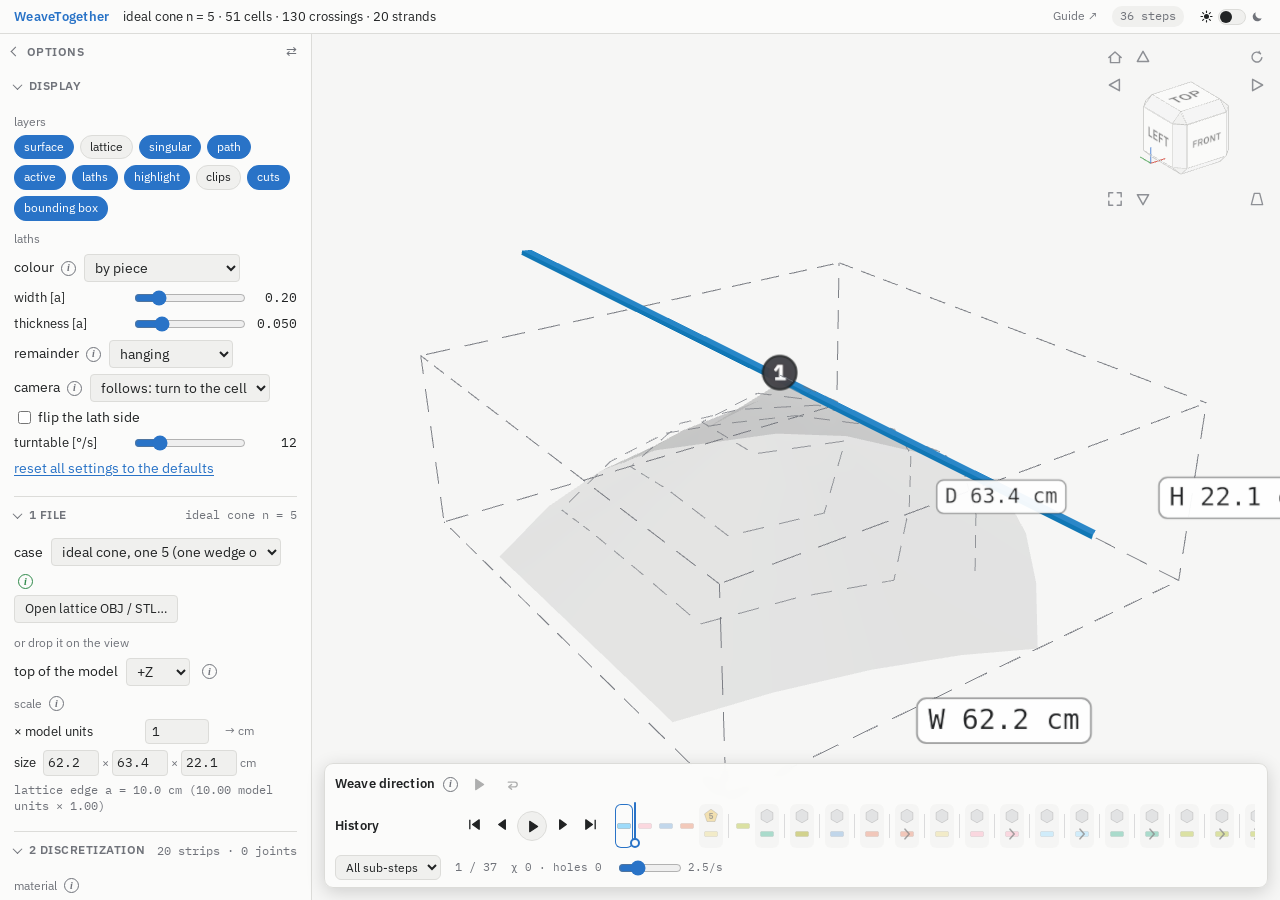
==== commit c0a8347a: "add guide" ====
--- a/index.html
+++ b/index.html
@@ -19,7 +19,7 @@
     <span id="st-model" class="st">no lattice</span>
     <span id="st-strip" class="st strip" title="the strip selected on the model: its remainder — what is not woven yet at this step — and its whole length"></span>
     <span id="st-msg" class="st dim"></span>
-    <a class="st link" href="README.html" target="_blank" rel="noopener" title="README — rules, key and open questions">README ↗</a>
+    <a class="st link" href="WeaveTogether-Method.html" target="_blank" rel="noopener" title="Guide and method — how to read the app, how a plan is made, the patterns (the notes on how the app grew are linked at its foot)">Guide ↗</a>
     <span id="st-pill" class="st pill">…</span>
     <button id="theme-switch" class="tswitch" type="button" role="switch" aria-checked="false" aria-label="dark theme" title="light / dark — follows the system until you switch it">
       <svg class="ic" viewBox="0 0 16 16" aria-hidden="true"><circle cx="8" cy="8" r="3.1" fill="currentColor"/><g stroke="currentColor" stroke-width="1.4" stroke-linecap="round"><path d="M8 1.2v1.9M8 12.9v1.9M1.2 8h1.9M12.9 8h1.9M3.2 3.2l1.35 1.35M11.45 11.45l1.35 1.35M3.2 12.8l1.35-1.35M11.45 4.55l1.35-1.35"/></g></svg>
